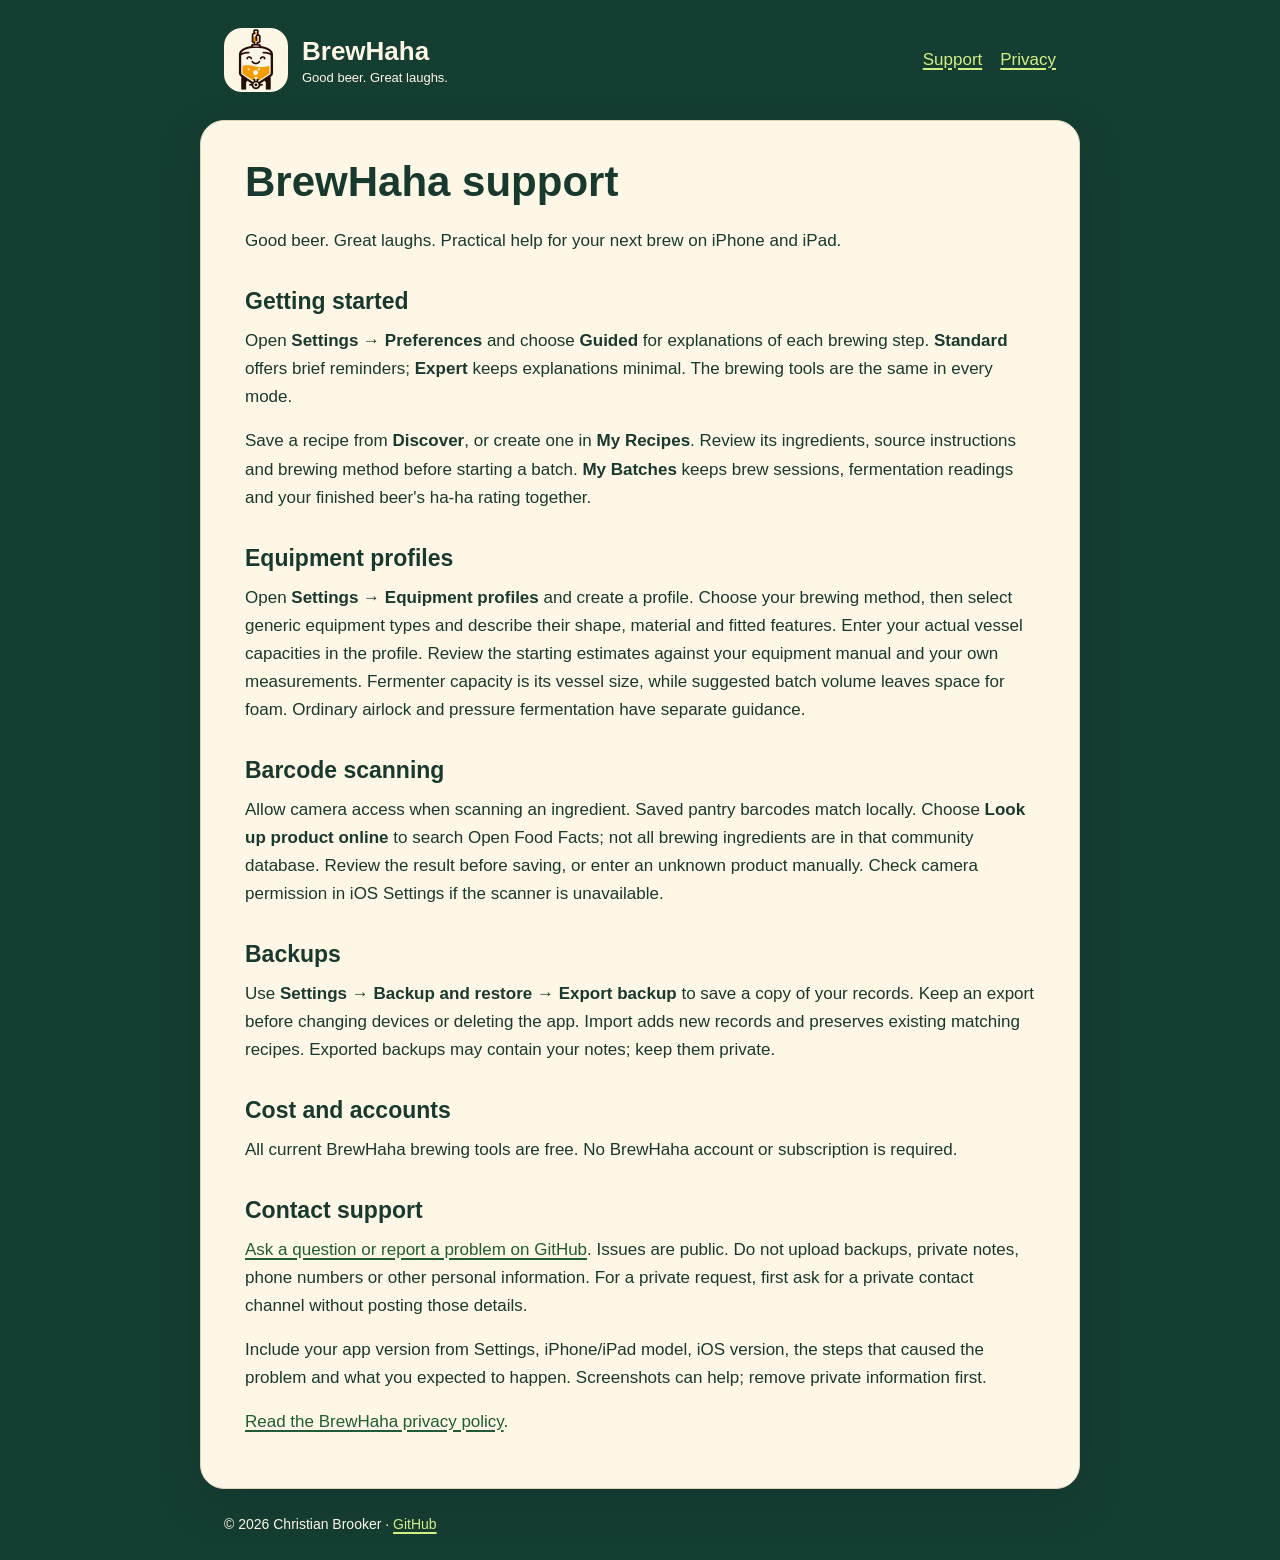
==== index.html @ af50bd2f "Describe generic equipment setup and user-entered capacities" ====
<!doctype html>
<html lang="en"><head><meta charset="utf-8"><meta name="viewport" content="width=device-width, initial-scale=1"><title>Support · BrewHaha</title><meta name="description" content="Support for BrewHaha, the free homebrewing companion for iPhone and iPad."><link rel="stylesheet" href="assets/site.css"></head>
<body><a class="skip" href="#main">Skip to content</a><header><a class="brand" href="./"><img src="assets/logo.png" alt="" width="64" height="64"><span>BrewHaha<small>Good beer. Great laughs.</small></span></a><nav aria-label="Main"><a href="./">Support</a><a href="privacy/">Privacy</a></nav></header><main id="main"><h1>BrewHaha support</h1>
<p>Good beer. Great laughs. Practical help for your next brew on iPhone and iPad.</p>
<h2>Getting started</h2>
<p>Open <strong>Settings → Preferences</strong> and choose <strong>Guided</strong> for explanations of each brewing step. <strong>Standard</strong> offers brief reminders; <strong>Expert</strong> keeps explanations minimal. The brewing tools are the same in every mode.</p>
<p>Save a recipe from <strong>Discover</strong>, or create one in <strong>My Recipes</strong>. Review its ingredients, source instructions and brewing method before starting a batch. <strong>My Batches</strong> keeps brew sessions, fermentation readings and your finished beer&#x27;s ha-ha rating together.</p>
<h2>Equipment profiles</h2>
<p>Open <strong>Settings → Equipment profiles</strong> and create a profile. Choose your brewing method, then select generic equipment types and describe their shape, material and fitted features. Enter your actual vessel capacities in the profile. Review the starting estimates against your equipment manual and your own measurements. Fermenter capacity is its vessel size, while suggested batch volume leaves space for foam. Ordinary airlock and pressure fermentation have separate guidance.</p>
<h2>Barcode scanning</h2>
<p>Allow camera access when scanning an ingredient. Saved pantry barcodes match locally. Choose <strong>Look up product online</strong> to search Open Food Facts; not all brewing ingredients are in that community database. Review the result before saving, or enter an unknown product manually. Check camera permission in iOS Settings if the scanner is unavailable.</p>
<h2>Backups</h2>
<p>Use <strong>Settings → Backup and restore → Export backup</strong> to save a copy of your records. Keep an export before changing devices or deleting the app. Import adds new records and preserves existing matching recipes. Exported backups may contain your notes; keep them private.</p>
<h2>Cost and accounts</h2>
<p>All current BrewHaha brewing tools are free. No BrewHaha account or subscription is required.</p>
<h2>Contact support</h2>
<p><a href="https://github.com/JediBrooker/BrewHaha/issues/new/choose">Ask a question or report a problem on GitHub</a>. Issues are public. Do not upload backups, private notes, phone numbers or other personal information. For a private request, first ask for a private contact channel without posting those details.</p>
<p>Include your app version from Settings, iPhone/iPad model, iOS version, the steps that caused the problem and what you expected to happen. Screenshots can help; remove private information first.</p>
<p><a href="privacy/">Read the BrewHaha privacy policy</a>.</p></main><footer>© 2026 Christian Brooker · <a href="https://github.com/JediBrooker/BrewHaha">GitHub</a></footer></body></html>
---- assets/site.css ----
*{box-sizing:border-box}html{color-scheme:light}body{margin:0;background:#153e32;color:#18392e;font:17px/1.65 -apple-system,BlinkMacSystemFont,"Segoe UI",sans-serif}header,main,footer{max-width:880px;margin:auto}header{display:flex;align-items:center;justify-content:space-between;gap:24px;padding:28px 24px;color:#fff7e6}.brand{display:flex;align-items:center;gap:14px;color:inherit;text-decoration:none;font-size:26px;font-weight:800}.brand img{border-radius:18px;background:#fff7e6;object-fit:contain}.brand small{display:block;font-size:13px;font-weight:500}.brand span{line-height:1.35}nav{display:flex;gap:18px}nav a,footer a{color:#d5ed87}main{background:#fff7e6;border:1px solid #e0d4b7;border-radius:24px;padding:36px 44px;box-shadow:0 15px 45px #071d242b}h1{font-size:clamp(30px,5vw,42px);line-height:1.2;margin:0 0 20px}h2{font-size:23px;line-height:1.3;margin:32px 0 10px}p{margin:0 0 16px}a{color:#205c39;text-decoration-thickness:1.5px;text-underline-offset:3px}a:hover{color:#416323}a:focus-visible{outline:3px solid #c3dd60;outline-offset:4px}footer{padding:24px;color:#fff7e6;font-size:14px}.skip{position:absolute;left:20px;top:-90px;background:#fff7e6;padding:8px}.skip:focus{top:8px}@media(max-width:600px){header{padding:20px 18px;flex-wrap:wrap;gap:16px}main{border-radius:18px;margin:0 12px;padding:26px 22px}footer{padding:22px}.brand{font-size:24px}nav{font-size:16px}}
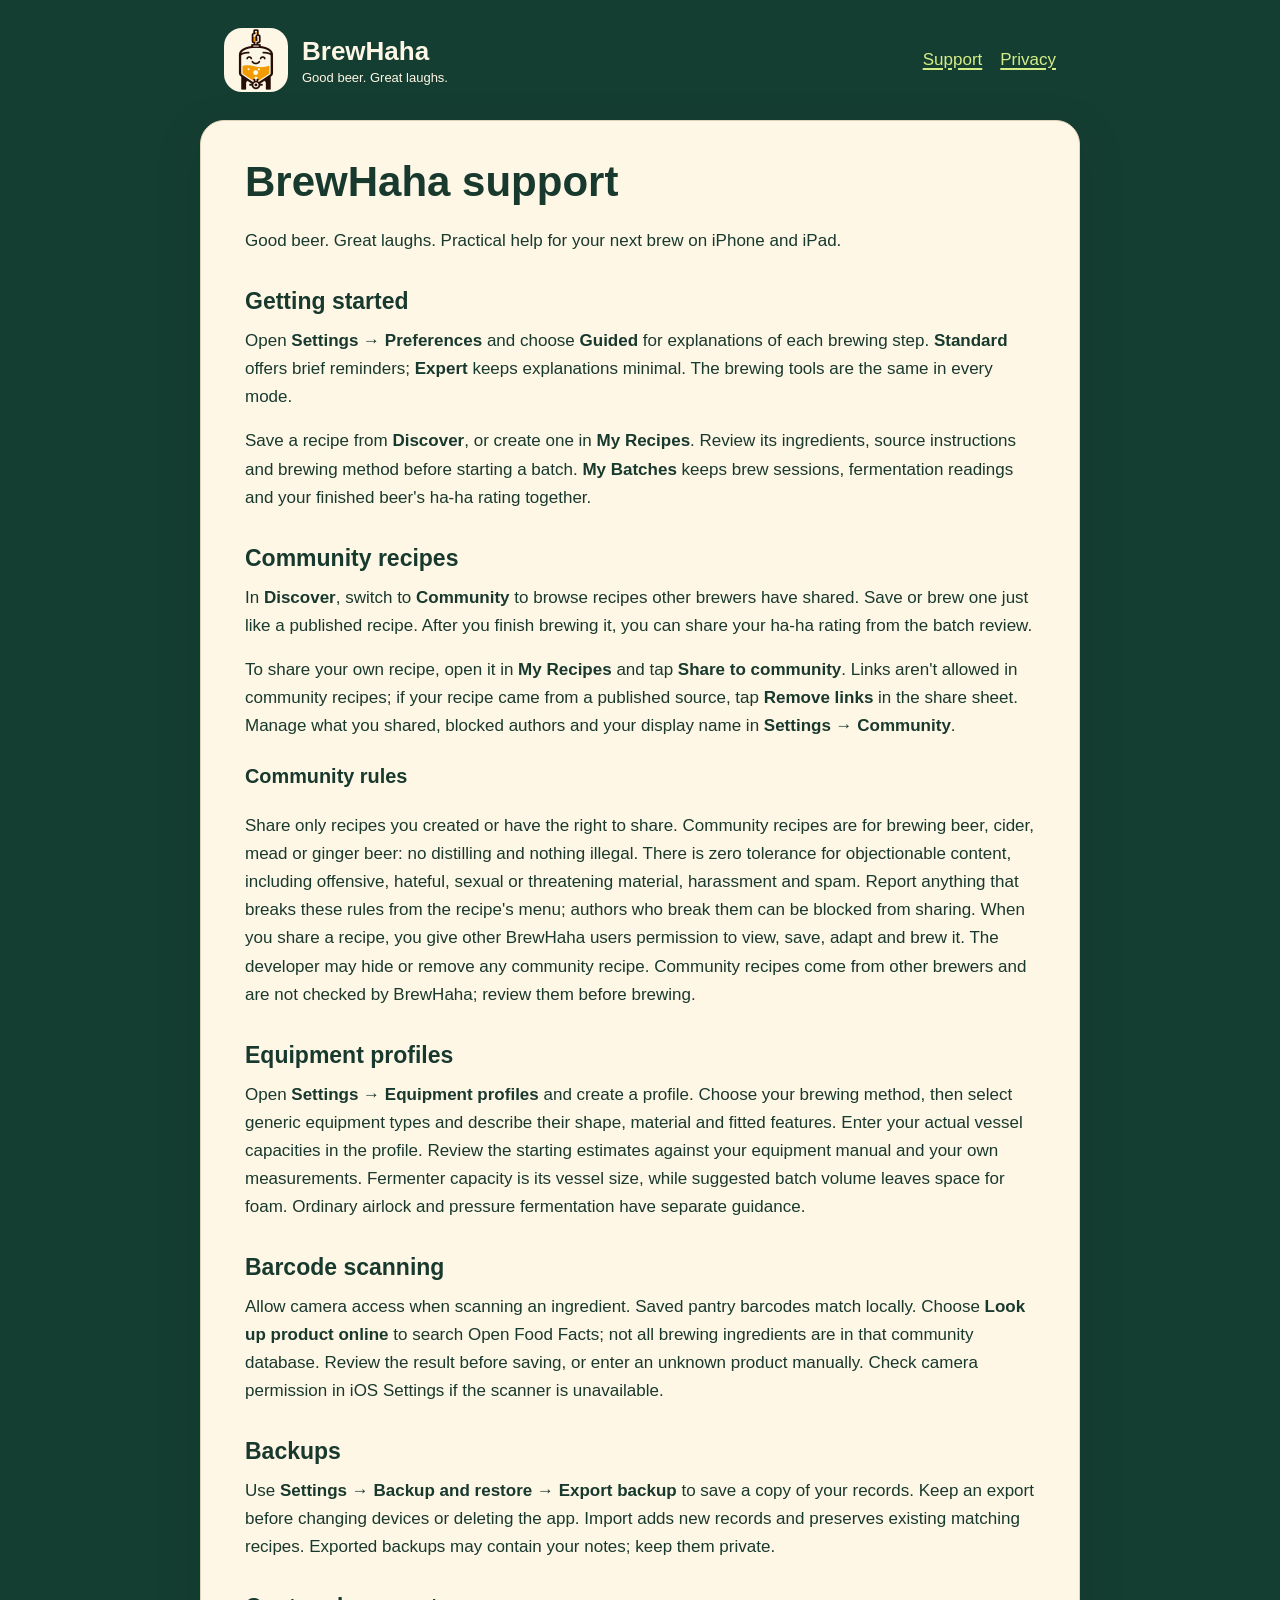
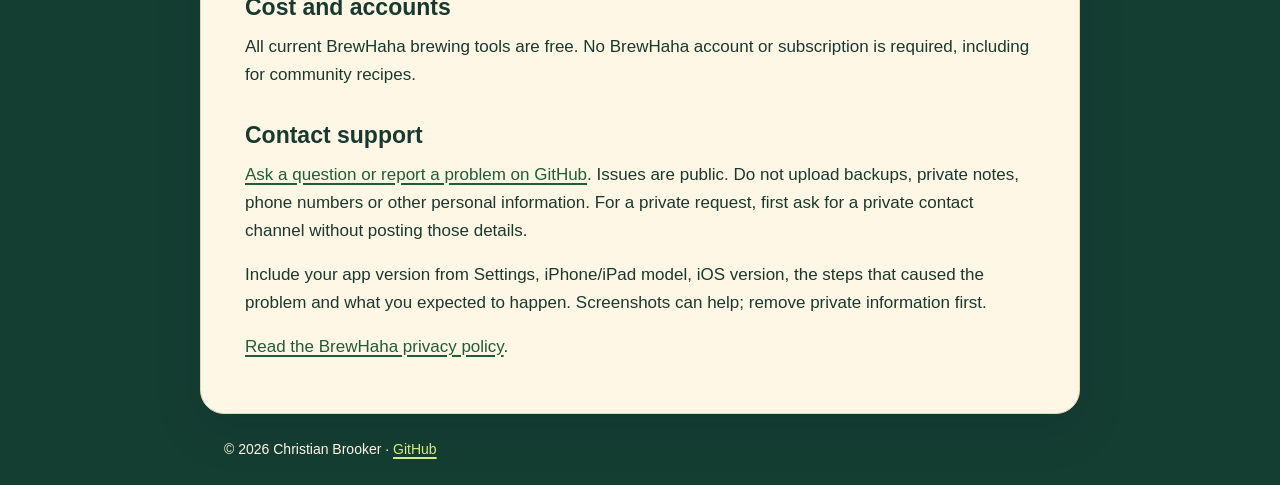
==== commit 1f0a5ce1: "Describe community recipes in the privacy policy and support page What is public, what the server ke" ====
--- a/index.html
+++ b/index.html
@@ -5,6 +5,11 @@
 <h2>Getting started</h2>
 <p>Open <strong>Settings → Preferences</strong> and choose <strong>Guided</strong> for explanations of each brewing step. <strong>Standard</strong> offers brief reminders; <strong>Expert</strong> keeps explanations minimal. The brewing tools are the same in every mode.</p>
 <p>Save a recipe from <strong>Discover</strong>, or create one in <strong>My Recipes</strong>. Review its ingredients, source instructions and brewing method before starting a batch. <strong>My Batches</strong> keeps brew sessions, fermentation readings and your finished beer&#x27;s ha-ha rating together.</p>
+<h2>Community recipes</h2>
+<p>In <strong>Discover</strong>, switch to <strong>Community</strong> to browse recipes other brewers have shared. Save or brew one just like a published recipe. After you finish brewing it, you can share your ha-ha rating from the batch review.</p>
+<p>To share your own recipe, open it in <strong>My Recipes</strong> and tap <strong>Share to community</strong>. Links aren&#x27;t allowed in community recipes; if your recipe came from a published source, tap <strong>Remove links</strong> in the share sheet. Manage what you shared, blocked authors and your display name in <strong>Settings → Community</strong>.</p>
+<h3>Community rules</h3>
+<p>Share only recipes you created or have the right to share. Community recipes are for brewing beer, cider, mead or ginger beer: no distilling and nothing illegal. There is zero tolerance for objectionable content, including offensive, hateful, sexual or threatening material, harassment and spam. Report anything that breaks these rules from the recipe&#x27;s menu; authors who break them can be blocked from sharing. When you share a recipe, you give other BrewHaha users permission to view, save, adapt and brew it. The developer may hide or remove any community recipe. Community recipes come from other brewers and are not checked by BrewHaha; review them before brewing.</p>
 <h2>Equipment profiles</h2>
 <p>Open <strong>Settings → Equipment profiles</strong> and create a profile. Choose your brewing method, then select generic equipment types and describe their shape, material and fitted features. Enter your actual vessel capacities in the profile. Review the starting estimates against your equipment manual and your own measurements. Fermenter capacity is its vessel size, while suggested batch volume leaves space for foam. Ordinary airlock and pressure fermentation have separate guidance.</p>
 <h2>Barcode scanning</h2>
@@ -12,7 +17,7 @@
 <h2>Backups</h2>
 <p>Use <strong>Settings → Backup and restore → Export backup</strong> to save a copy of your records. Keep an export before changing devices or deleting the app. Import adds new records and preserves existing matching recipes. Exported backups may contain your notes; keep them private.</p>
 <h2>Cost and accounts</h2>
-<p>All current BrewHaha brewing tools are free. No BrewHaha account or subscription is required.</p>
+<p>All current BrewHaha brewing tools are free. No BrewHaha account or subscription is required, including for community recipes.</p>
 <h2>Contact support</h2>
 <p><a href="https://github.com/JediBrooker/BrewHaha/issues/new/choose">Ask a question or report a problem on GitHub</a>. Issues are public. Do not upload backups, private notes, phone numbers or other personal information. For a private request, first ask for a private contact channel without posting those details.</p>
 <p>Include your app version from Settings, iPhone/iPad model, iOS version, the steps that caused the problem and what you expected to happen. Screenshots can help; remove private information first.</p>
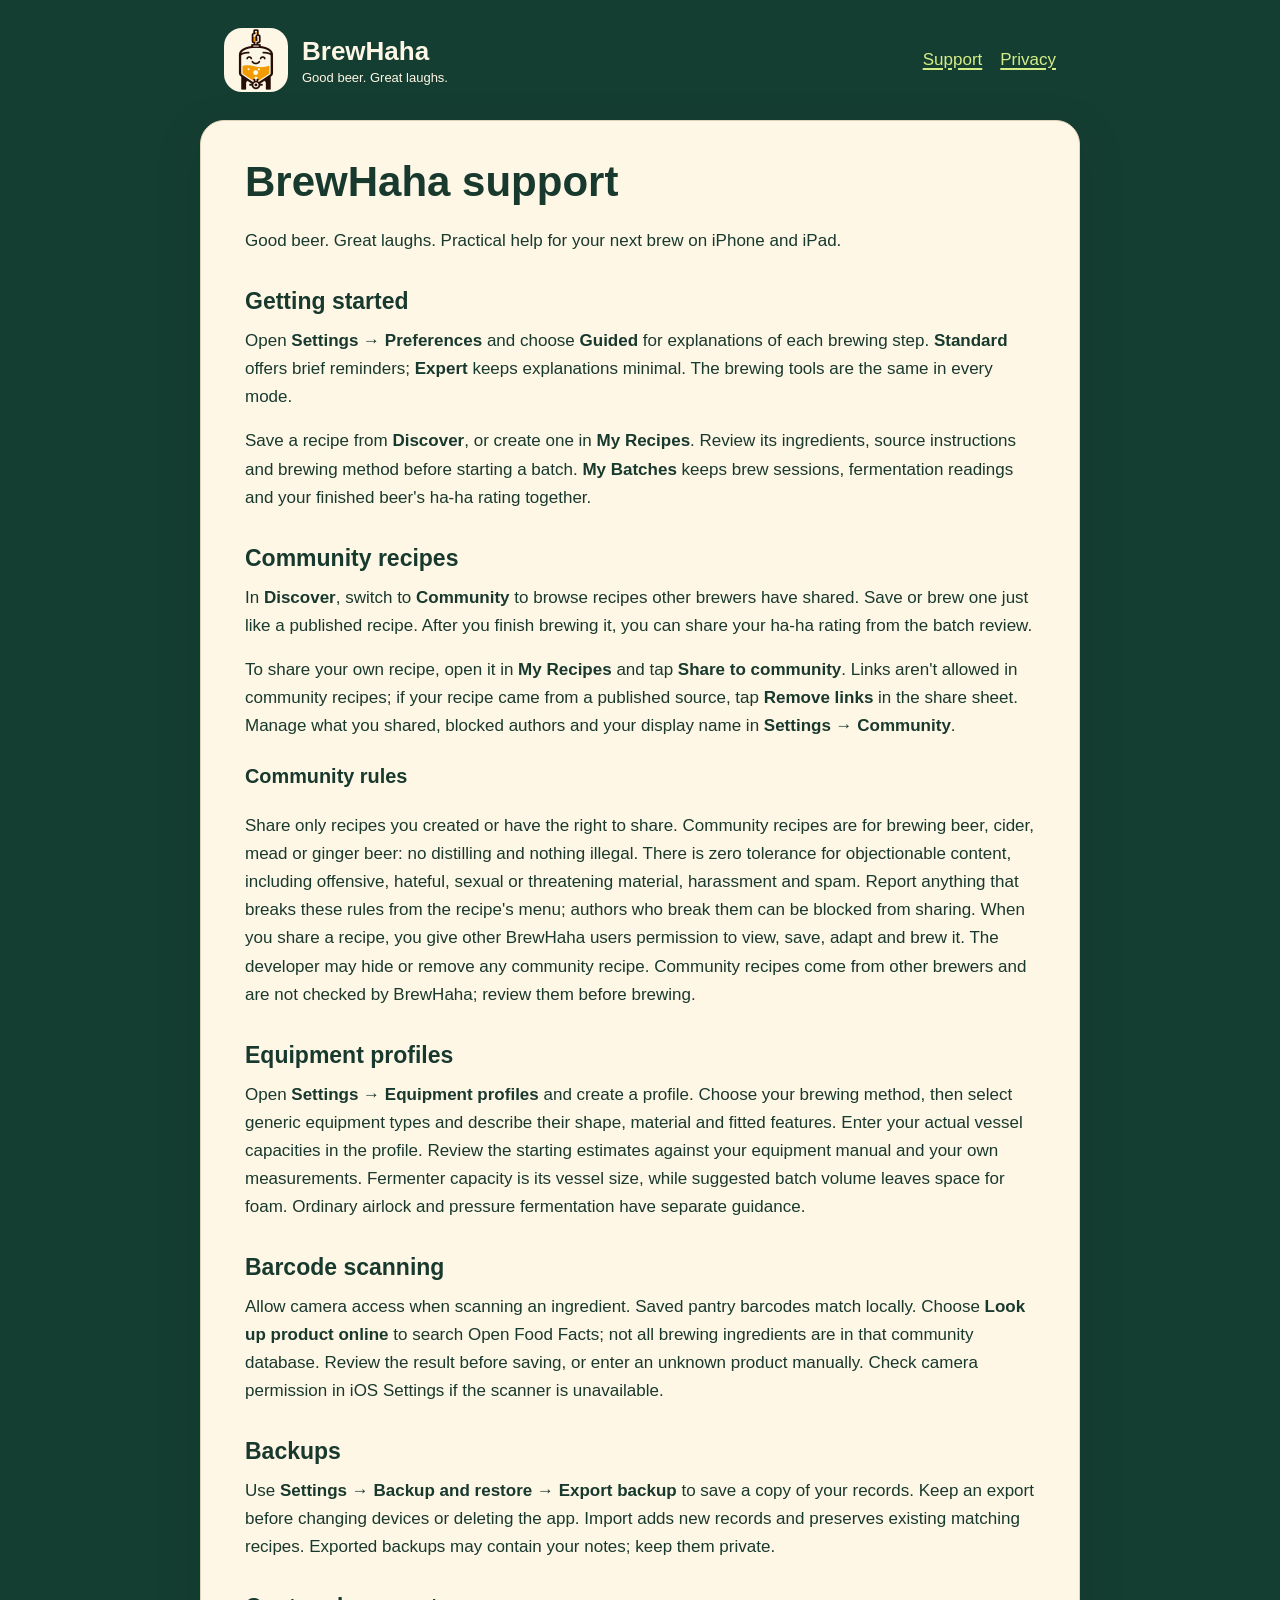
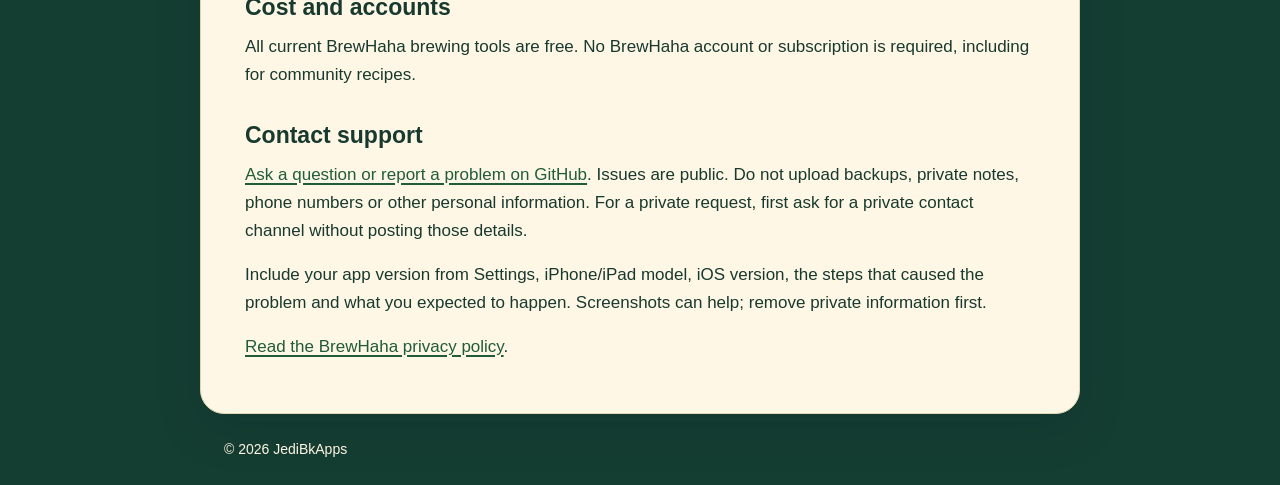
==== commit 4a9a8579: "Credit JediBkApps in the footer and drop the GitHub link Co-Authored-By: WOZCODE <contact@withwoz.co" ====
--- a/index.html
+++ b/index.html
@@ -21,4 +21,4 @@
 <h2>Contact support</h2>
 <p><a href="https://github.com/JediBrooker/BrewHaha/issues/new/choose">Ask a question or report a problem on GitHub</a>. Issues are public. Do not upload backups, private notes, phone numbers or other personal information. For a private request, first ask for a private contact channel without posting those details.</p>
 <p>Include your app version from Settings, iPhone/iPad model, iOS version, the steps that caused the problem and what you expected to happen. Screenshots can help; remove private information first.</p>
-<p><a href="privacy/">Read the BrewHaha privacy policy</a>.</p></main><footer>© 2026 Christian Brooker · <a href="https://github.com/JediBrooker/BrewHaha">GitHub</a></footer></body></html>+<p><a href="privacy/">Read the BrewHaha privacy policy</a>.</p></main><footer>© 2026 JediBkApps</footer></body></html>
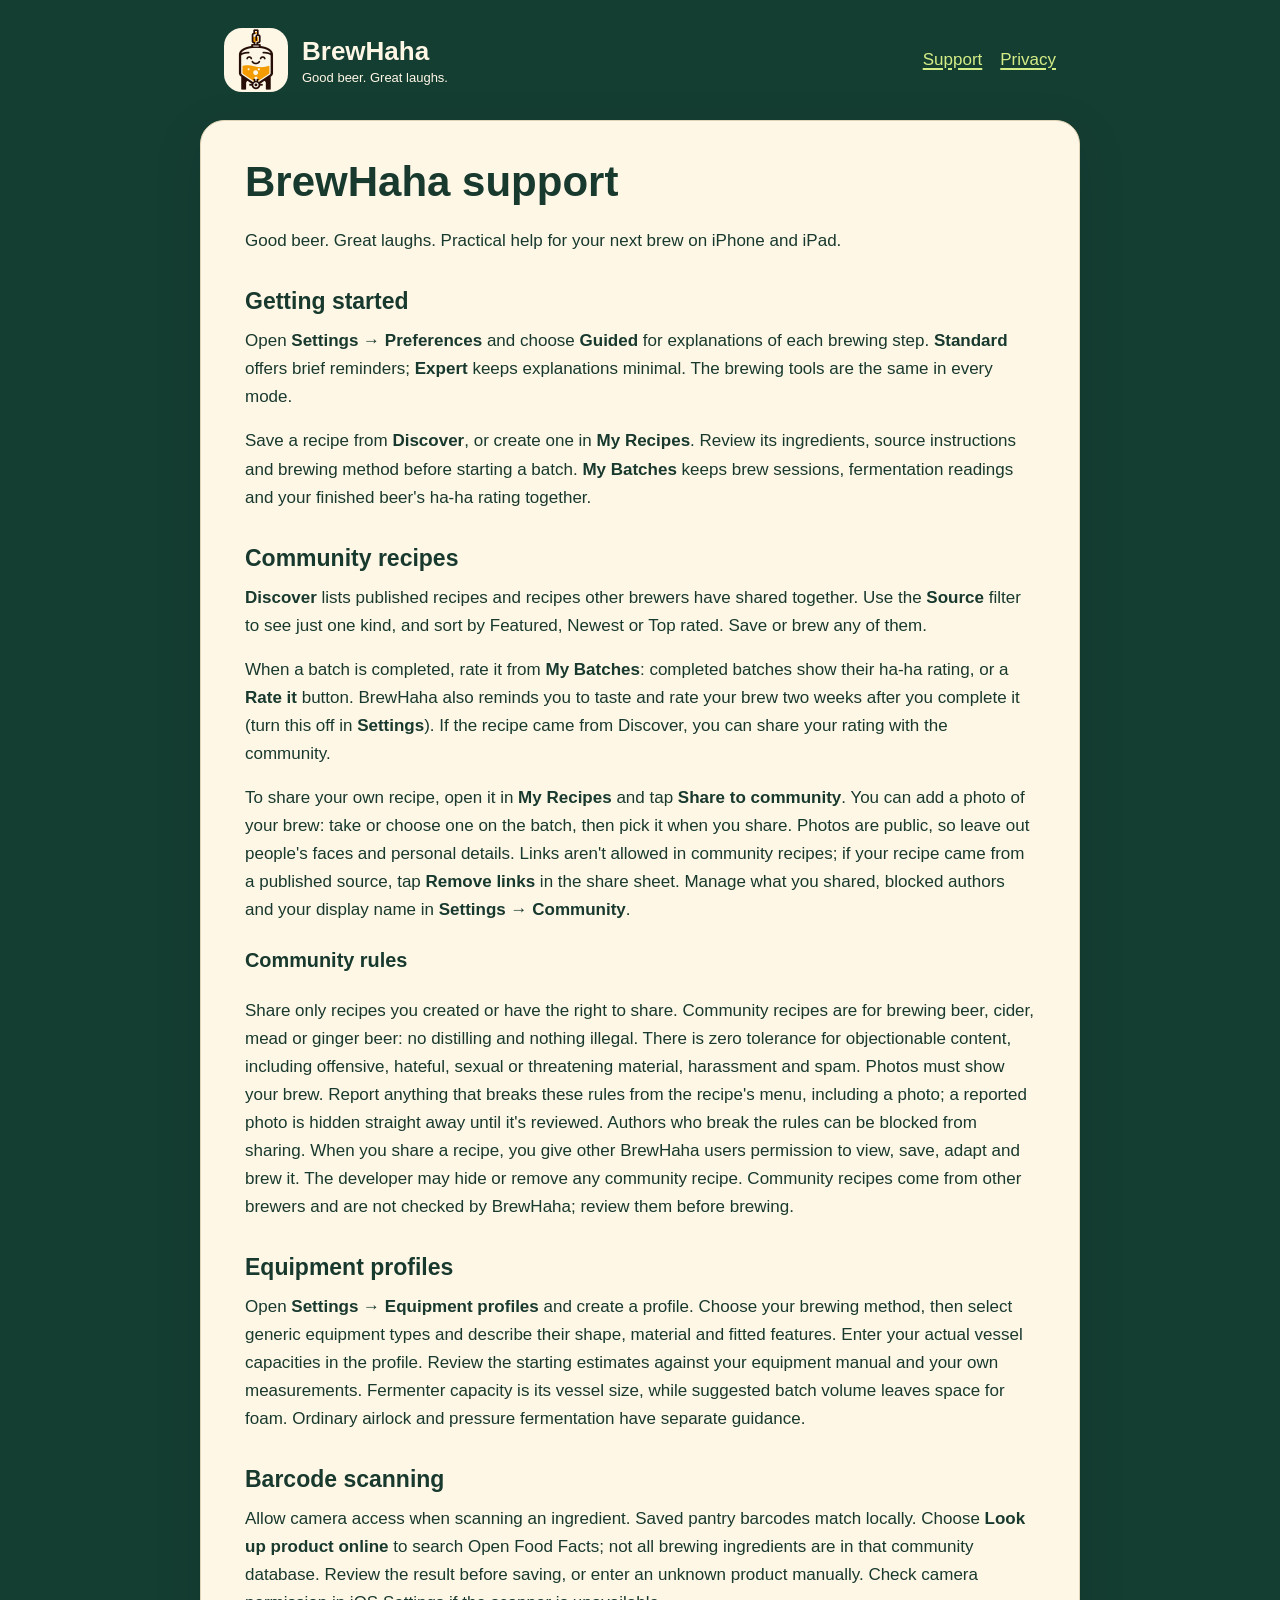
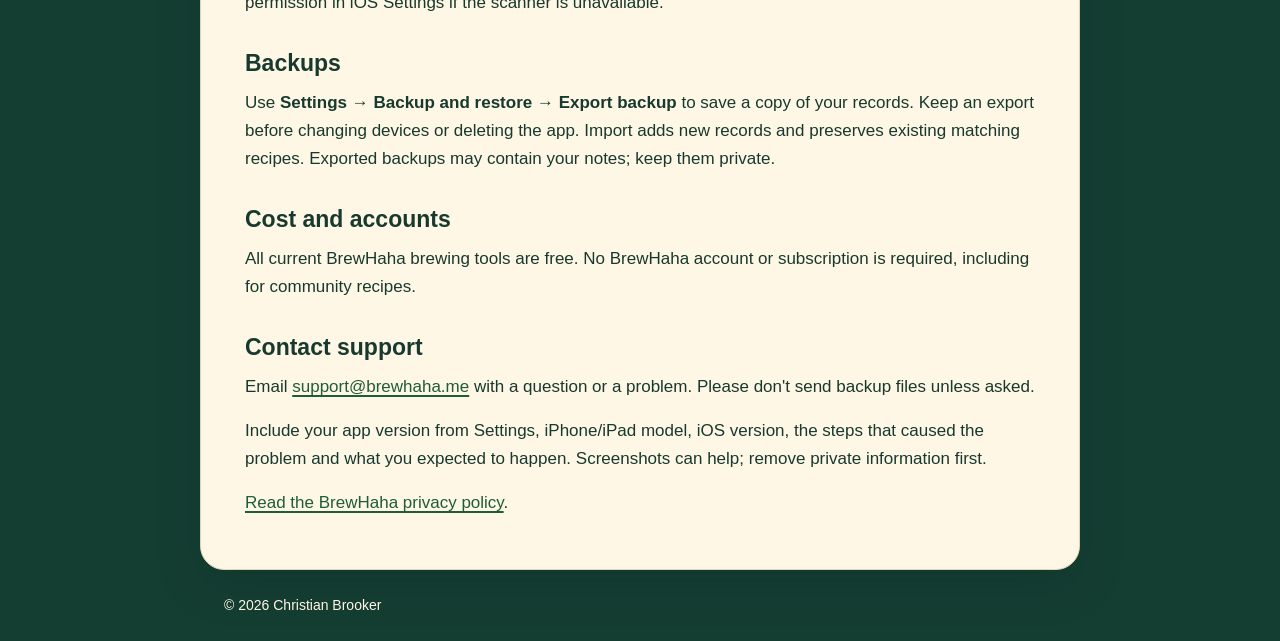
==== commit f6f2a864: "Support email support@brewhaha.me; describe photos, one Discover list and rating from My Batches Co-" ====
--- a/index.html
+++ b/index.html
@@ -6,10 +6,11 @@
 <p>Open <strong>Settings → Preferences</strong> and choose <strong>Guided</strong> for explanations of each brewing step. <strong>Standard</strong> offers brief reminders; <strong>Expert</strong> keeps explanations minimal. The brewing tools are the same in every mode.</p>
 <p>Save a recipe from <strong>Discover</strong>, or create one in <strong>My Recipes</strong>. Review its ingredients, source instructions and brewing method before starting a batch. <strong>My Batches</strong> keeps brew sessions, fermentation readings and your finished beer&#x27;s ha-ha rating together.</p>
 <h2>Community recipes</h2>
-<p>In <strong>Discover</strong>, switch to <strong>Community</strong> to browse recipes other brewers have shared. Save or brew one just like a published recipe. After you finish brewing it, you can share your ha-ha rating from the batch review.</p>
-<p>To share your own recipe, open it in <strong>My Recipes</strong> and tap <strong>Share to community</strong>. Links aren&#x27;t allowed in community recipes; if your recipe came from a published source, tap <strong>Remove links</strong> in the share sheet. Manage what you shared, blocked authors and your display name in <strong>Settings → Community</strong>.</p>
+<p><strong>Discover</strong> lists published recipes and recipes other brewers have shared together. Use the <strong>Source</strong> filter to see just one kind, and sort by Featured, Newest or Top rated. Save or brew any of them.</p>
+<p>When a batch is completed, rate it from <strong>My Batches</strong>: completed batches show their ha-ha rating, or a <strong>Rate it</strong> button. BrewHaha also reminds you to taste and rate your brew two weeks after you complete it (turn this off in <strong>Settings</strong>). If the recipe came from Discover, you can share your rating with the community.</p>
+<p>To share your own recipe, open it in <strong>My Recipes</strong> and tap <strong>Share to community</strong>. You can add a photo of your brew: take or choose one on the batch, then pick it when you share. Photos are public, so leave out people&#x27;s faces and personal details. Links aren&#x27;t allowed in community recipes; if your recipe came from a published source, tap <strong>Remove links</strong> in the share sheet. Manage what you shared, blocked authors and your display name in <strong>Settings → Community</strong>.</p>
 <h3>Community rules</h3>
-<p>Share only recipes you created or have the right to share. Community recipes are for brewing beer, cider, mead or ginger beer: no distilling and nothing illegal. There is zero tolerance for objectionable content, including offensive, hateful, sexual or threatening material, harassment and spam. Report anything that breaks these rules from the recipe&#x27;s menu; authors who break them can be blocked from sharing. When you share a recipe, you give other BrewHaha users permission to view, save, adapt and brew it. The developer may hide or remove any community recipe. Community recipes come from other brewers and are not checked by BrewHaha; review them before brewing.</p>
+<p>Share only recipes you created or have the right to share. Community recipes are for brewing beer, cider, mead or ginger beer: no distilling and nothing illegal. There is zero tolerance for objectionable content, including offensive, hateful, sexual or threatening material, harassment and spam. Photos must show your brew. Report anything that breaks these rules from the recipe&#x27;s menu, including a photo; a reported photo is hidden straight away until it&#x27;s reviewed. Authors who break the rules can be blocked from sharing. When you share a recipe, you give other BrewHaha users permission to view, save, adapt and brew it. The developer may hide or remove any community recipe. Community recipes come from other brewers and are not checked by BrewHaha; review them before brewing.</p>
 <h2>Equipment profiles</h2>
 <p>Open <strong>Settings → Equipment profiles</strong> and create a profile. Choose your brewing method, then select generic equipment types and describe their shape, material and fitted features. Enter your actual vessel capacities in the profile. Review the starting estimates against your equipment manual and your own measurements. Fermenter capacity is its vessel size, while suggested batch volume leaves space for foam. Ordinary airlock and pressure fermentation have separate guidance.</p>
 <h2>Barcode scanning</h2>
@@ -19,6 +20,6 @@
 <h2>Cost and accounts</h2>
 <p>All current BrewHaha brewing tools are free. No BrewHaha account or subscription is required, including for community recipes.</p>
 <h2>Contact support</h2>
-<p><a href="https://github.com/JediBrooker/BrewHaha/issues/new/choose">Ask a question or report a problem on GitHub</a>. Issues are public. Do not upload backups, private notes, phone numbers or other personal information. For a private request, first ask for a private contact channel without posting those details.</p>
+<p>Email <a href="mailto:support@brewhaha.me">support@brewhaha.me</a> with a question or a problem. Please don&#x27;t send backup files unless asked.</p>
 <p>Include your app version from Settings, iPhone/iPad model, iOS version, the steps that caused the problem and what you expected to happen. Screenshots can help; remove private information first.</p>
-<p><a href="privacy/">Read the BrewHaha privacy policy</a>.</p></main><footer>© 2026 JediBkApps</footer></body></html>+<p><a href="privacy/">Read the BrewHaha privacy policy</a>.</p></main><footer>© 2026 Christian Brooker</footer></body></html>
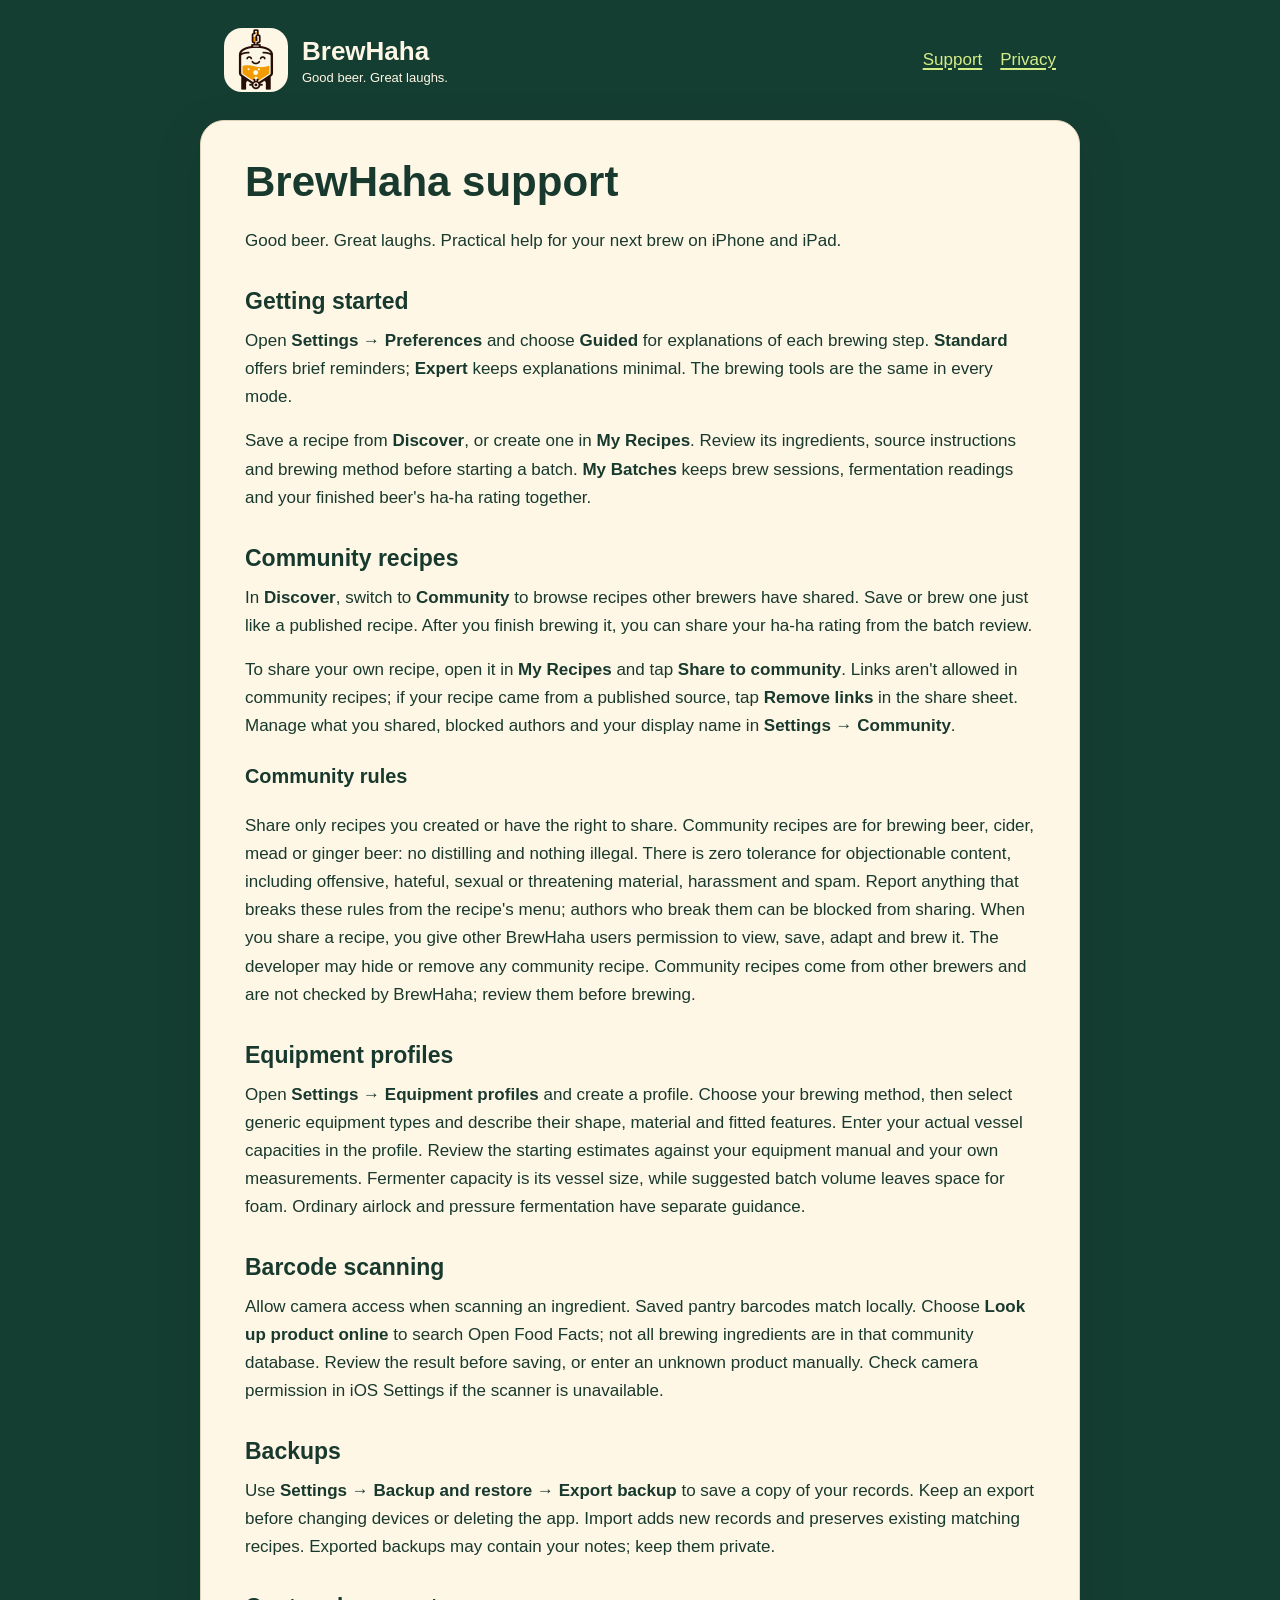
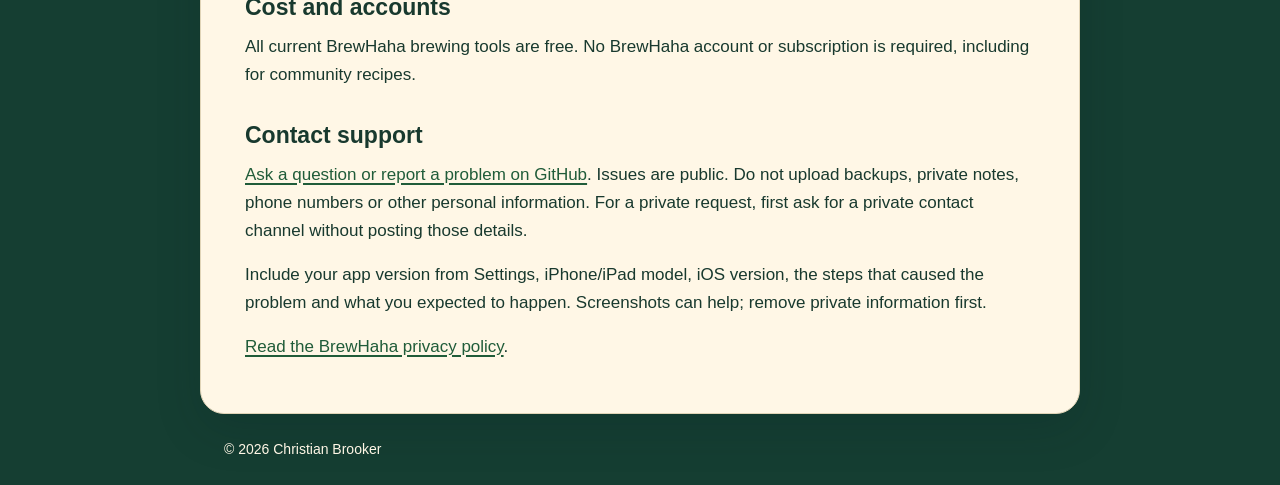
==== commit 7cf155bc: "Credit Christian Brooker in the footer Co-Authored-By: WOZCODE <contact@withwoz.com>" ====
--- a/index.html
+++ b/index.html
@@ -6,11 +6,10 @@
 <p>Open <strong>Settings → Preferences</strong> and choose <strong>Guided</strong> for explanations of each brewing step. <strong>Standard</strong> offers brief reminders; <strong>Expert</strong> keeps explanations minimal. The brewing tools are the same in every mode.</p>
 <p>Save a recipe from <strong>Discover</strong>, or create one in <strong>My Recipes</strong>. Review its ingredients, source instructions and brewing method before starting a batch. <strong>My Batches</strong> keeps brew sessions, fermentation readings and your finished beer&#x27;s ha-ha rating together.</p>
 <h2>Community recipes</h2>
-<p><strong>Discover</strong> lists published recipes and recipes other brewers have shared together. Use the <strong>Source</strong> filter to see just one kind, and sort by Featured, Newest or Top rated. Save or brew any of them.</p>
-<p>When a batch is completed, rate it from <strong>My Batches</strong>: completed batches show their ha-ha rating, or a <strong>Rate it</strong> button. BrewHaha also reminds you to taste and rate your brew two weeks after you complete it (turn this off in <strong>Settings</strong>). If the recipe came from Discover, you can share your rating with the community.</p>
-<p>To share your own recipe, open it in <strong>My Recipes</strong> and tap <strong>Share to community</strong>. You can add a photo of your brew: take or choose one on the batch, then pick it when you share. Photos are public, so leave out people&#x27;s faces and personal details. Links aren&#x27;t allowed in community recipes; if your recipe came from a published source, tap <strong>Remove links</strong> in the share sheet. Manage what you shared, blocked authors and your display name in <strong>Settings → Community</strong>.</p>
+<p>In <strong>Discover</strong>, switch to <strong>Community</strong> to browse recipes other brewers have shared. Save or brew one just like a published recipe. After you finish brewing it, you can share your ha-ha rating from the batch review.</p>
+<p>To share your own recipe, open it in <strong>My Recipes</strong> and tap <strong>Share to community</strong>. Links aren&#x27;t allowed in community recipes; if your recipe came from a published source, tap <strong>Remove links</strong> in the share sheet. Manage what you shared, blocked authors and your display name in <strong>Settings → Community</strong>.</p>
 <h3>Community rules</h3>
-<p>Share only recipes you created or have the right to share. Community recipes are for brewing beer, cider, mead or ginger beer: no distilling and nothing illegal. There is zero tolerance for objectionable content, including offensive, hateful, sexual or threatening material, harassment and spam. Photos must show your brew. Report anything that breaks these rules from the recipe&#x27;s menu, including a photo; a reported photo is hidden straight away until it&#x27;s reviewed. Authors who break the rules can be blocked from sharing. When you share a recipe, you give other BrewHaha users permission to view, save, adapt and brew it. The developer may hide or remove any community recipe. Community recipes come from other brewers and are not checked by BrewHaha; review them before brewing.</p>
+<p>Share only recipes you created or have the right to share. Community recipes are for brewing beer, cider, mead or ginger beer: no distilling and nothing illegal. There is zero tolerance for objectionable content, including offensive, hateful, sexual or threatening material, harassment and spam. Report anything that breaks these rules from the recipe&#x27;s menu; authors who break them can be blocked from sharing. When you share a recipe, you give other BrewHaha users permission to view, save, adapt and brew it. The developer may hide or remove any community recipe. Community recipes come from other brewers and are not checked by BrewHaha; review them before brewing.</p>
 <h2>Equipment profiles</h2>
 <p>Open <strong>Settings → Equipment profiles</strong> and create a profile. Choose your brewing method, then select generic equipment types and describe their shape, material and fitted features. Enter your actual vessel capacities in the profile. Review the starting estimates against your equipment manual and your own measurements. Fermenter capacity is its vessel size, while suggested batch volume leaves space for foam. Ordinary airlock and pressure fermentation have separate guidance.</p>
 <h2>Barcode scanning</h2>
@@ -20,6 +19,6 @@
 <h2>Cost and accounts</h2>
 <p>All current BrewHaha brewing tools are free. No BrewHaha account or subscription is required, including for community recipes.</p>
 <h2>Contact support</h2>
-<p>Email <a href="mailto:support@brewhaha.me">support@brewhaha.me</a> with a question or a problem. Please don&#x27;t send backup files unless asked.</p>
+<p><a href="https://github.com/JediBrooker/BrewHaha/issues/new/choose">Ask a question or report a problem on GitHub</a>. Issues are public. Do not upload backups, private notes, phone numbers or other personal information. For a private request, first ask for a private contact channel without posting those details.</p>
 <p>Include your app version from Settings, iPhone/iPad model, iOS version, the steps that caused the problem and what you expected to happen. Screenshots can help; remove private information first.</p>
 <p><a href="privacy/">Read the BrewHaha privacy policy</a>.</p></main><footer>© 2026 Christian Brooker</footer></body></html>
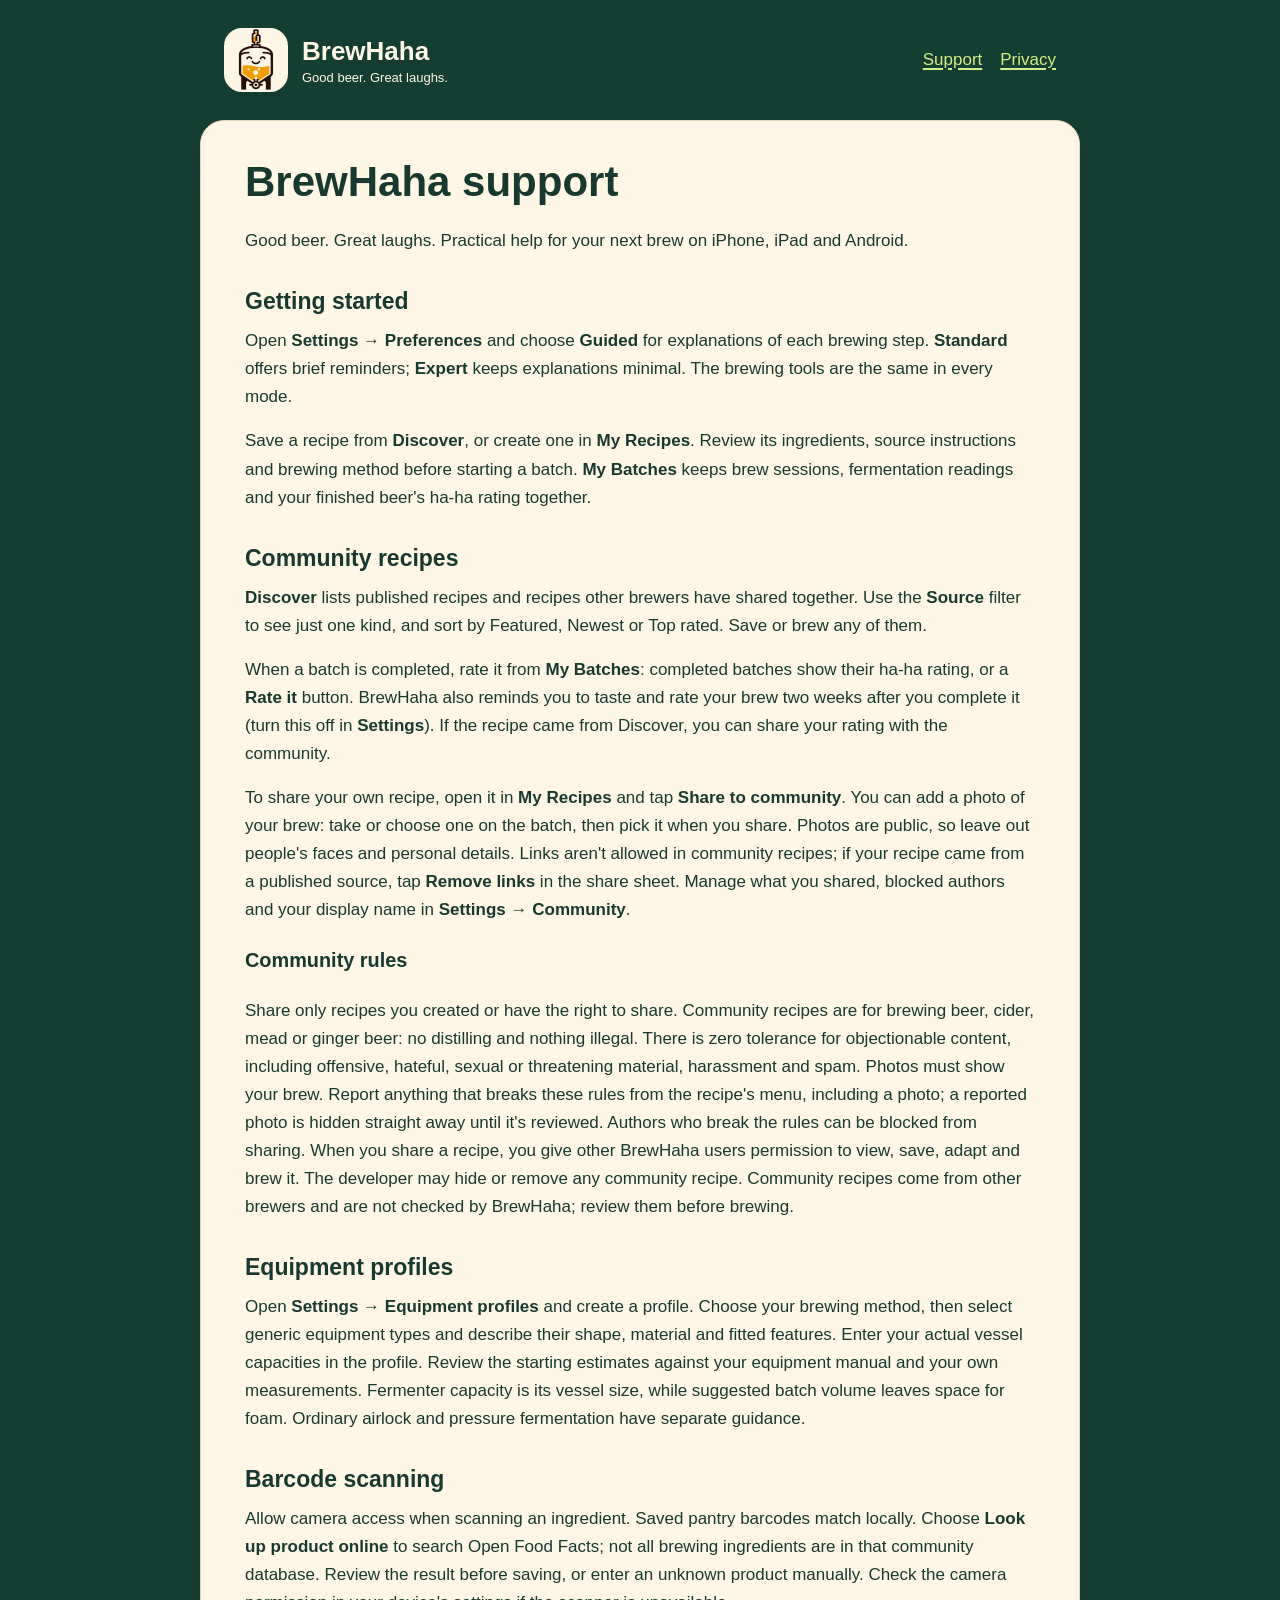
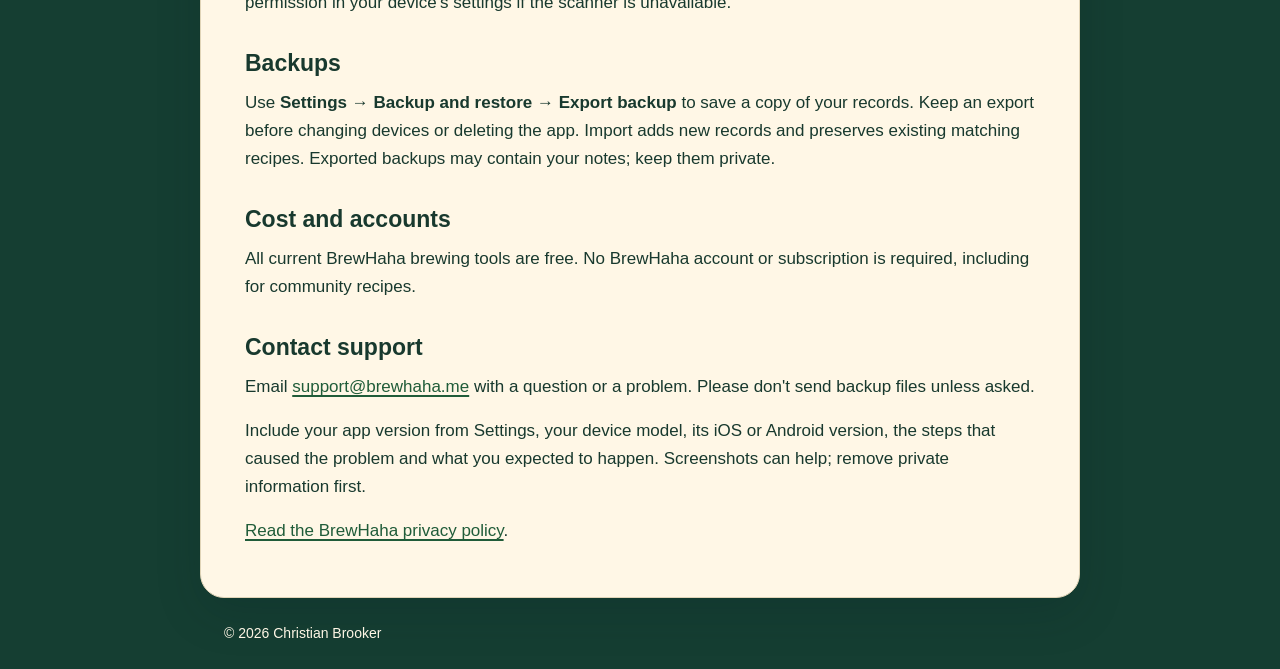
==== commit d1795298: "Cover the Android app in the privacy policy and support page Google device backups, Android's Nearby" ====
--- a/index.html
+++ b/index.html
@@ -1,24 +1,25 @@
 <!doctype html>
-<html lang="en"><head><meta charset="utf-8"><meta name="viewport" content="width=device-width, initial-scale=1"><title>Support · BrewHaha</title><meta name="description" content="Support for BrewHaha, the free homebrewing companion for iPhone and iPad."><link rel="stylesheet" href="assets/site.css"></head>
+<html lang="en"><head><meta charset="utf-8"><meta name="viewport" content="width=device-width, initial-scale=1"><title>Support · BrewHaha</title><meta name="description" content="Support for BrewHaha, the free homebrewing companion for iPhone, iPad and Android."><link rel="stylesheet" href="assets/site.css"></head>
 <body><a class="skip" href="#main">Skip to content</a><header><a class="brand" href="./"><img src="assets/logo.png" alt="" width="64" height="64"><span>BrewHaha<small>Good beer. Great laughs.</small></span></a><nav aria-label="Main"><a href="./">Support</a><a href="privacy/">Privacy</a></nav></header><main id="main"><h1>BrewHaha support</h1>
-<p>Good beer. Great laughs. Practical help for your next brew on iPhone and iPad.</p>
+<p>Good beer. Great laughs. Practical help for your next brew on iPhone, iPad and Android.</p>
 <h2>Getting started</h2>
 <p>Open <strong>Settings → Preferences</strong> and choose <strong>Guided</strong> for explanations of each brewing step. <strong>Standard</strong> offers brief reminders; <strong>Expert</strong> keeps explanations minimal. The brewing tools are the same in every mode.</p>
 <p>Save a recipe from <strong>Discover</strong>, or create one in <strong>My Recipes</strong>. Review its ingredients, source instructions and brewing method before starting a batch. <strong>My Batches</strong> keeps brew sessions, fermentation readings and your finished beer&#x27;s ha-ha rating together.</p>
 <h2>Community recipes</h2>
-<p>In <strong>Discover</strong>, switch to <strong>Community</strong> to browse recipes other brewers have shared. Save or brew one just like a published recipe. After you finish brewing it, you can share your ha-ha rating from the batch review.</p>
-<p>To share your own recipe, open it in <strong>My Recipes</strong> and tap <strong>Share to community</strong>. Links aren&#x27;t allowed in community recipes; if your recipe came from a published source, tap <strong>Remove links</strong> in the share sheet. Manage what you shared, blocked authors and your display name in <strong>Settings → Community</strong>.</p>
+<p><strong>Discover</strong> lists published recipes and recipes other brewers have shared together. Use the <strong>Source</strong> filter to see just one kind, and sort by Featured, Newest or Top rated. Save or brew any of them.</p>
+<p>When a batch is completed, rate it from <strong>My Batches</strong>: completed batches show their ha-ha rating, or a <strong>Rate it</strong> button. BrewHaha also reminds you to taste and rate your brew two weeks after you complete it (turn this off in <strong>Settings</strong>). If the recipe came from Discover, you can share your rating with the community.</p>
+<p>To share your own recipe, open it in <strong>My Recipes</strong> and tap <strong>Share to community</strong>. You can add a photo of your brew: take or choose one on the batch, then pick it when you share. Photos are public, so leave out people&#x27;s faces and personal details. Links aren&#x27;t allowed in community recipes; if your recipe came from a published source, tap <strong>Remove links</strong> in the share sheet. Manage what you shared, blocked authors and your display name in <strong>Settings → Community</strong>.</p>
 <h3>Community rules</h3>
-<p>Share only recipes you created or have the right to share. Community recipes are for brewing beer, cider, mead or ginger beer: no distilling and nothing illegal. There is zero tolerance for objectionable content, including offensive, hateful, sexual or threatening material, harassment and spam. Report anything that breaks these rules from the recipe&#x27;s menu; authors who break them can be blocked from sharing. When you share a recipe, you give other BrewHaha users permission to view, save, adapt and brew it. The developer may hide or remove any community recipe. Community recipes come from other brewers and are not checked by BrewHaha; review them before brewing.</p>
+<p>Share only recipes you created or have the right to share. Community recipes are for brewing beer, cider, mead or ginger beer: no distilling and nothing illegal. There is zero tolerance for objectionable content, including offensive, hateful, sexual or threatening material, harassment and spam. Photos must show your brew. Report anything that breaks these rules from the recipe&#x27;s menu, including a photo; a reported photo is hidden straight away until it&#x27;s reviewed. Authors who break the rules can be blocked from sharing. When you share a recipe, you give other BrewHaha users permission to view, save, adapt and brew it. The developer may hide or remove any community recipe. Community recipes come from other brewers and are not checked by BrewHaha; review them before brewing.</p>
 <h2>Equipment profiles</h2>
 <p>Open <strong>Settings → Equipment profiles</strong> and create a profile. Choose your brewing method, then select generic equipment types and describe their shape, material and fitted features. Enter your actual vessel capacities in the profile. Review the starting estimates against your equipment manual and your own measurements. Fermenter capacity is its vessel size, while suggested batch volume leaves space for foam. Ordinary airlock and pressure fermentation have separate guidance.</p>
 <h2>Barcode scanning</h2>
-<p>Allow camera access when scanning an ingredient. Saved pantry barcodes match locally. Choose <strong>Look up product online</strong> to search Open Food Facts; not all brewing ingredients are in that community database. Review the result before saving, or enter an unknown product manually. Check camera permission in iOS Settings if the scanner is unavailable.</p>
+<p>Allow camera access when scanning an ingredient. Saved pantry barcodes match locally. Choose <strong>Look up product online</strong> to search Open Food Facts; not all brewing ingredients are in that community database. Review the result before saving, or enter an unknown product manually. Check the camera permission in your device&#x27;s settings if the scanner is unavailable.</p>
 <h2>Backups</h2>
 <p>Use <strong>Settings → Backup and restore → Export backup</strong> to save a copy of your records. Keep an export before changing devices or deleting the app. Import adds new records and preserves existing matching recipes. Exported backups may contain your notes; keep them private.</p>
 <h2>Cost and accounts</h2>
 <p>All current BrewHaha brewing tools are free. No BrewHaha account or subscription is required, including for community recipes.</p>
 <h2>Contact support</h2>
-<p><a href="https://github.com/JediBrooker/BrewHaha/issues/new/choose">Ask a question or report a problem on GitHub</a>. Issues are public. Do not upload backups, private notes, phone numbers or other personal information. For a private request, first ask for a private contact channel without posting those details.</p>
-<p>Include your app version from Settings, iPhone/iPad model, iOS version, the steps that caused the problem and what you expected to happen. Screenshots can help; remove private information first.</p>
+<p>Email <a href="mailto:support@brewhaha.me">support@brewhaha.me</a> with a question or a problem. Please don&#x27;t send backup files unless asked.</p>
+<p>Include your app version from Settings, your device model, its iOS or Android version, the steps that caused the problem and what you expected to happen. Screenshots can help; remove private information first.</p>
 <p><a href="privacy/">Read the BrewHaha privacy policy</a>.</p></main><footer>© 2026 Christian Brooker</footer></body></html>
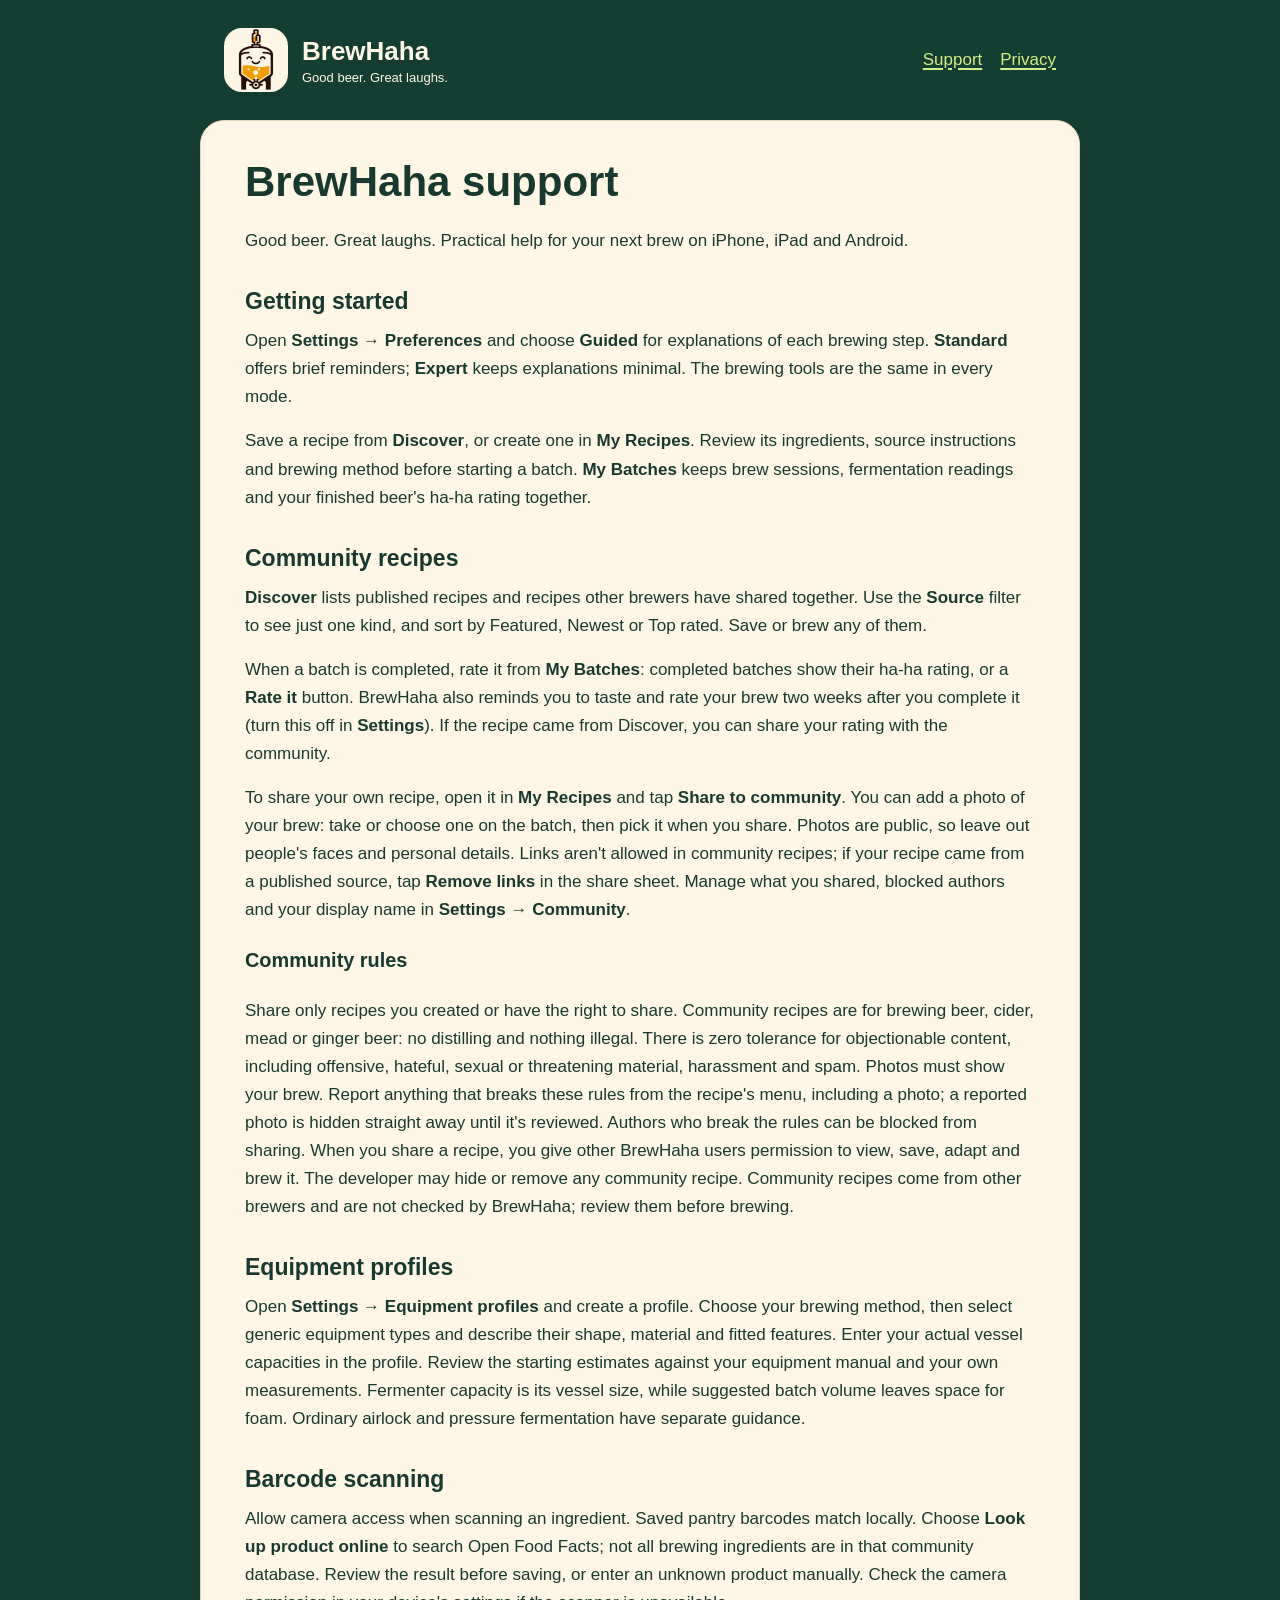
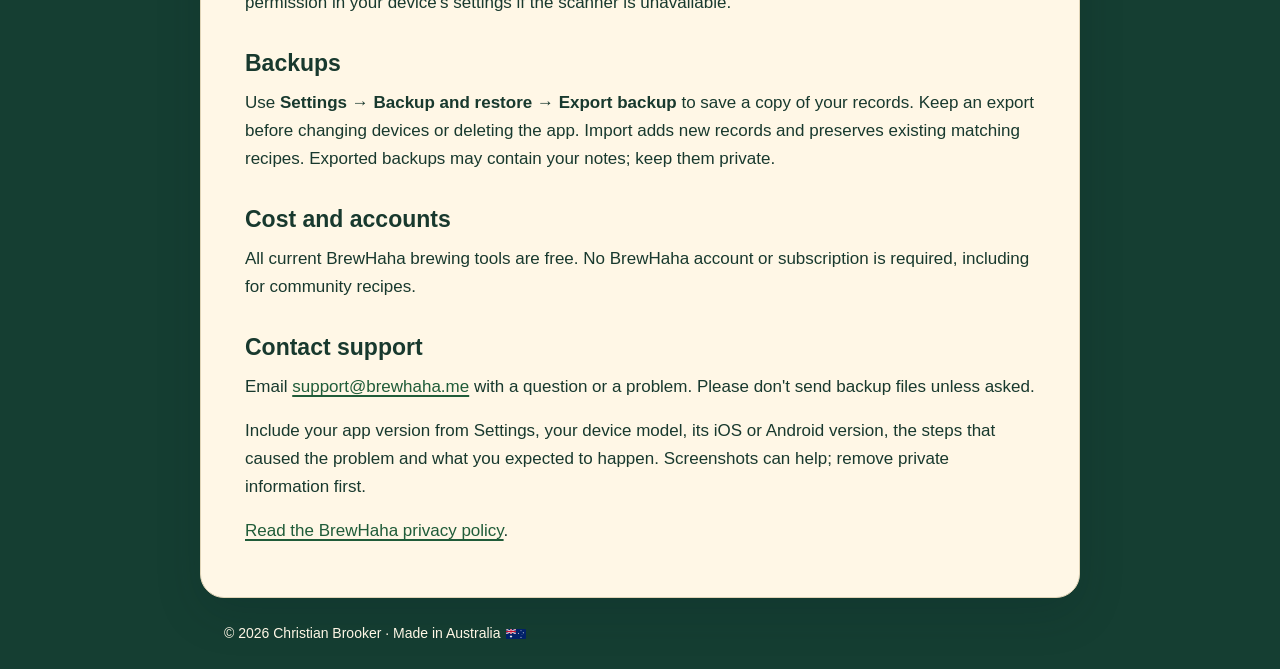
==== commit a15a2358: "Show "Made in Australia" with the flag in the footer Co-Authored-By: WOZCODE <contact@withwoz.com>" ====
--- a/index.html
+++ b/index.html
@@ -22,4 +22,4 @@
 <h2>Contact support</h2>
 <p>Email <a href="mailto:support@brewhaha.me">support@brewhaha.me</a> with a question or a problem. Please don&#x27;t send backup files unless asked.</p>
 <p>Include your app version from Settings, your device model, its iOS or Android version, the steps that caused the problem and what you expected to happen. Screenshots can help; remove private information first.</p>
-<p><a href="privacy/">Read the BrewHaha privacy policy</a>.</p></main><footer>© 2026 Christian Brooker</footer></body></html>+<p><a href="privacy/">Read the BrewHaha privacy policy</a>.</p></main><footer>© 2026 Christian Brooker · Made in Australia <img class="flag" src="assets/flag-au.svg" alt="Australian flag" width="20" height="10"></footer></body></html>
--- a/assets/site.css
+++ b/assets/site.css
@@ -1 +1 @@
-*{box-sizing:border-box}html{color-scheme:light}body{margin:0;background:#153e32;color:#18392e;font:17px/1.65 -apple-system,BlinkMacSystemFont,"Segoe UI",sans-serif}header,main,footer{max-width:880px;margin:auto}header{display:flex;align-items:center;justify-content:space-between;gap:24px;padding:28px 24px;color:#fff7e6}.brand{display:flex;align-items:center;gap:14px;color:inherit;text-decoration:none;font-size:26px;font-weight:800}.brand img{border-radius:18px;background:#fff7e6;object-fit:contain}.brand small{display:block;font-size:13px;font-weight:500}.brand span{line-height:1.35}nav{display:flex;gap:18px}nav a,footer a{color:#d5ed87}main{background:#fff7e6;border:1px solid #e0d4b7;border-radius:24px;padding:36px 44px;box-shadow:0 15px 45px #071d242b}h1{font-size:clamp(30px,5vw,42px);line-height:1.2;margin:0 0 20px}h2{font-size:23px;line-height:1.3;margin:32px 0 10px}p{margin:0 0 16px}a{color:#205c39;text-decoration-thickness:1.5px;text-underline-offset:3px}a:hover{color:#416323}a:focus-visible{outline:3px solid #c3dd60;outline-offset:4px}footer{padding:24px;color:#fff7e6;font-size:14px}.skip{position:absolute;left:20px;top:-90px;background:#fff7e6;padding:8px}.skip:focus{top:8px}@media(max-width:600px){header{padding:20px 18px;flex-wrap:wrap;gap:16px}main{border-radius:18px;margin:0 12px;padding:26px 22px}footer{padding:22px}.brand{font-size:24px}nav{font-size:16px}}+*{box-sizing:border-box}html{color-scheme:light}body{margin:0;background:#153e32;color:#18392e;font:17px/1.65 -apple-system,BlinkMacSystemFont,"Segoe UI",sans-serif}header,main,footer{max-width:880px;margin:auto}header{display:flex;align-items:center;justify-content:space-between;gap:24px;padding:28px 24px;color:#fff7e6}.brand{display:flex;align-items:center;gap:14px;color:inherit;text-decoration:none;font-size:26px;font-weight:800}.brand img{border-radius:18px;background:#fff7e6;object-fit:contain}.brand small{display:block;font-size:13px;font-weight:500}.brand span{line-height:1.35}nav{display:flex;gap:18px}nav a,footer a{color:#d5ed87}main{background:#fff7e6;border:1px solid #e0d4b7;border-radius:24px;padding:36px 44px;box-shadow:0 15px 45px #071d242b}h1{font-size:clamp(30px,5vw,42px);line-height:1.2;margin:0 0 20px}h2{font-size:23px;line-height:1.3;margin:32px 0 10px}p{margin:0 0 16px}a{color:#205c39;text-decoration-thickness:1.5px;text-underline-offset:3px}a:hover{color:#416323}a:focus-visible{outline:3px solid #c3dd60;outline-offset:4px}footer{padding:24px;color:#fff7e6;font-size:14px}footer .flag{vertical-align:-1px;margin-left:2px;border-radius:1px}.skip{position:absolute;left:20px;top:-90px;background:#fff7e6;padding:8px}.skip:focus{top:8px}@media(max-width:600px){header{padding:20px 18px;flex-wrap:wrap;gap:16px}main{border-radius:18px;margin:0 12px;padding:26px 22px}footer{padding:22px}.brand{font-size:24px}nav{font-size:16px}}
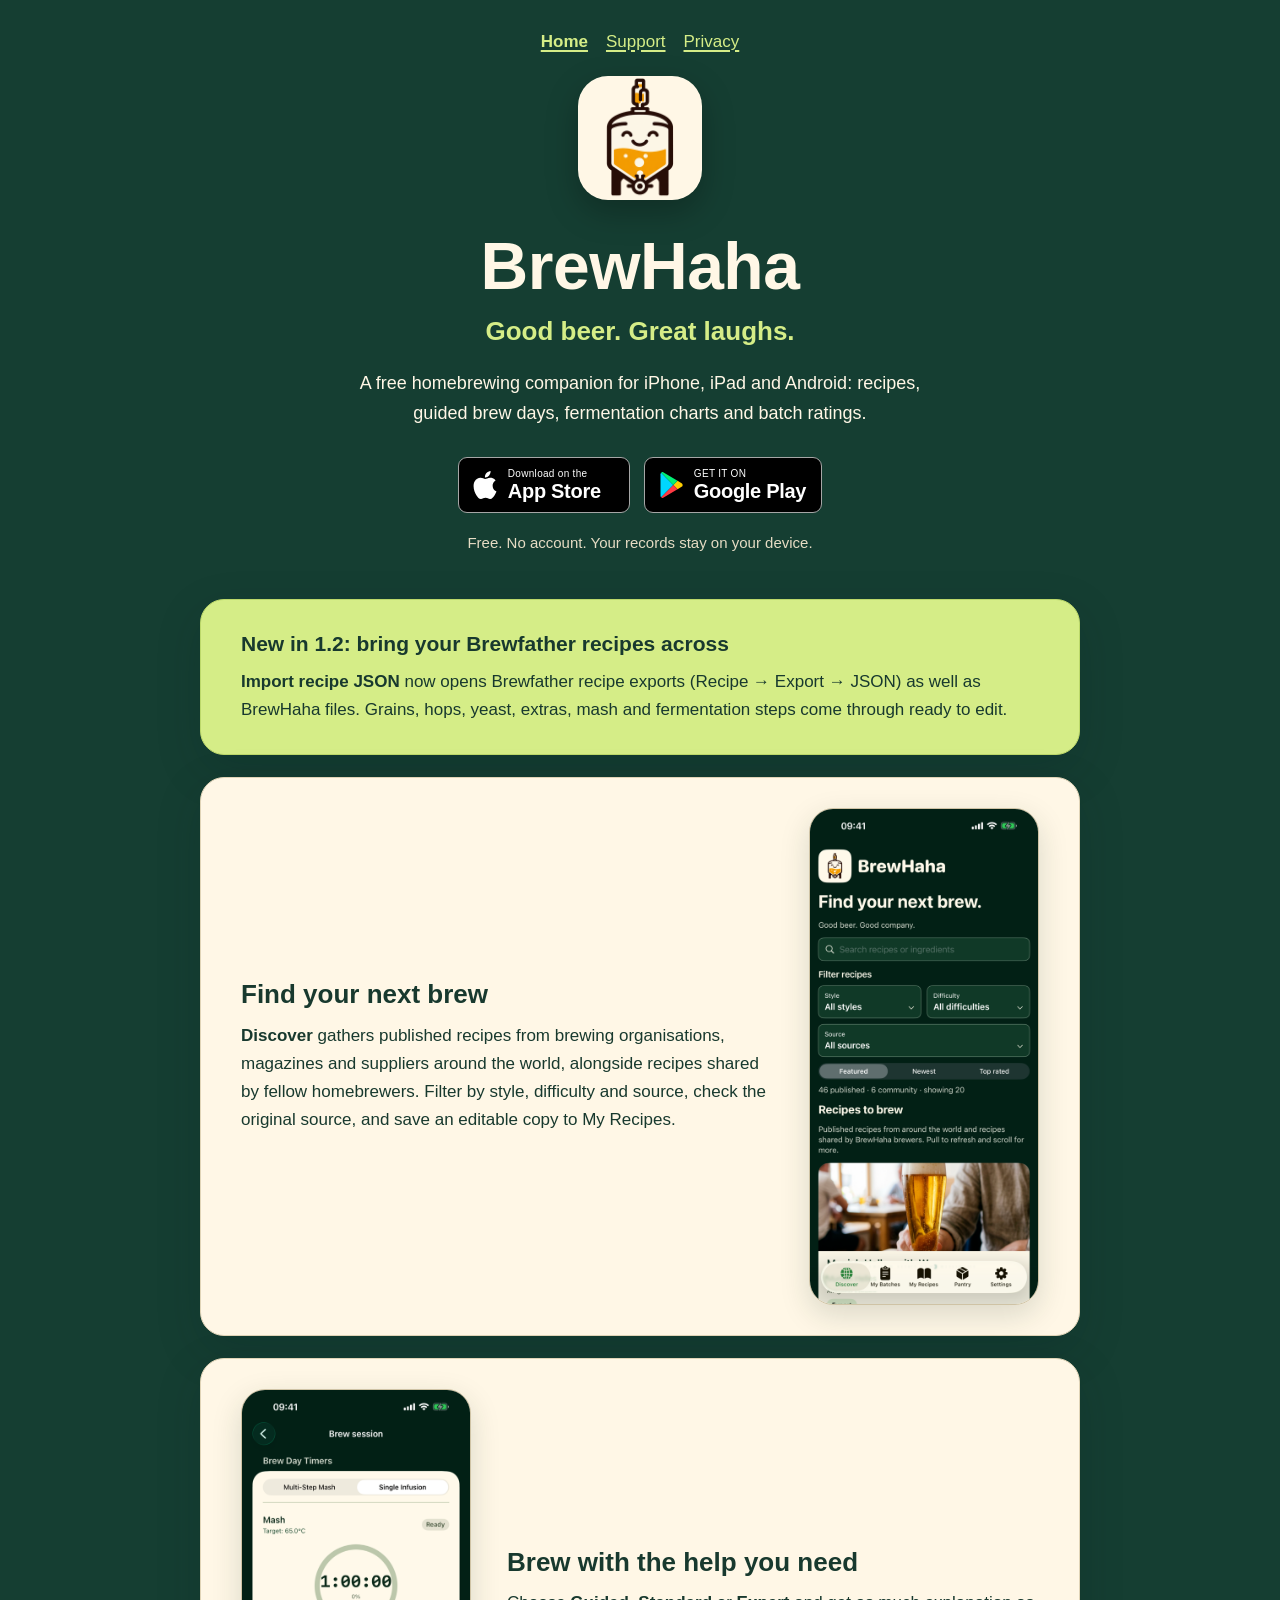
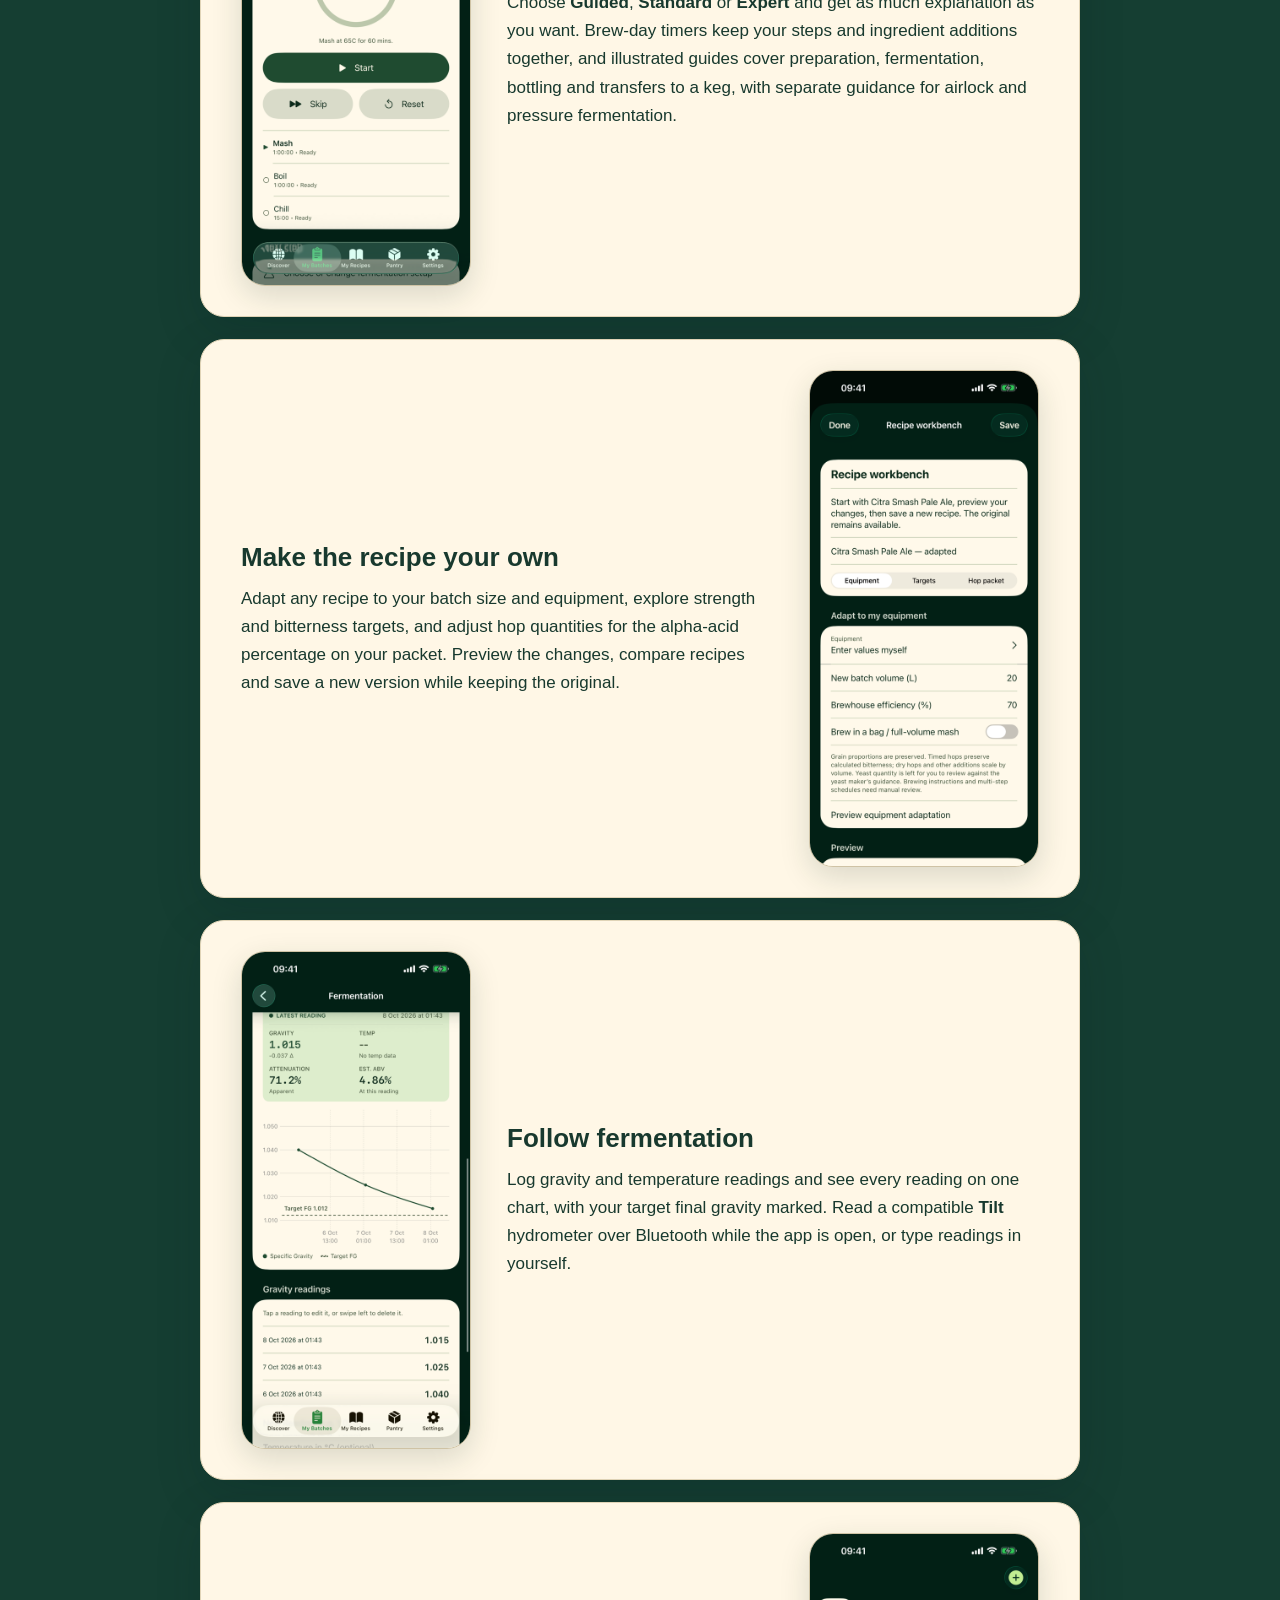
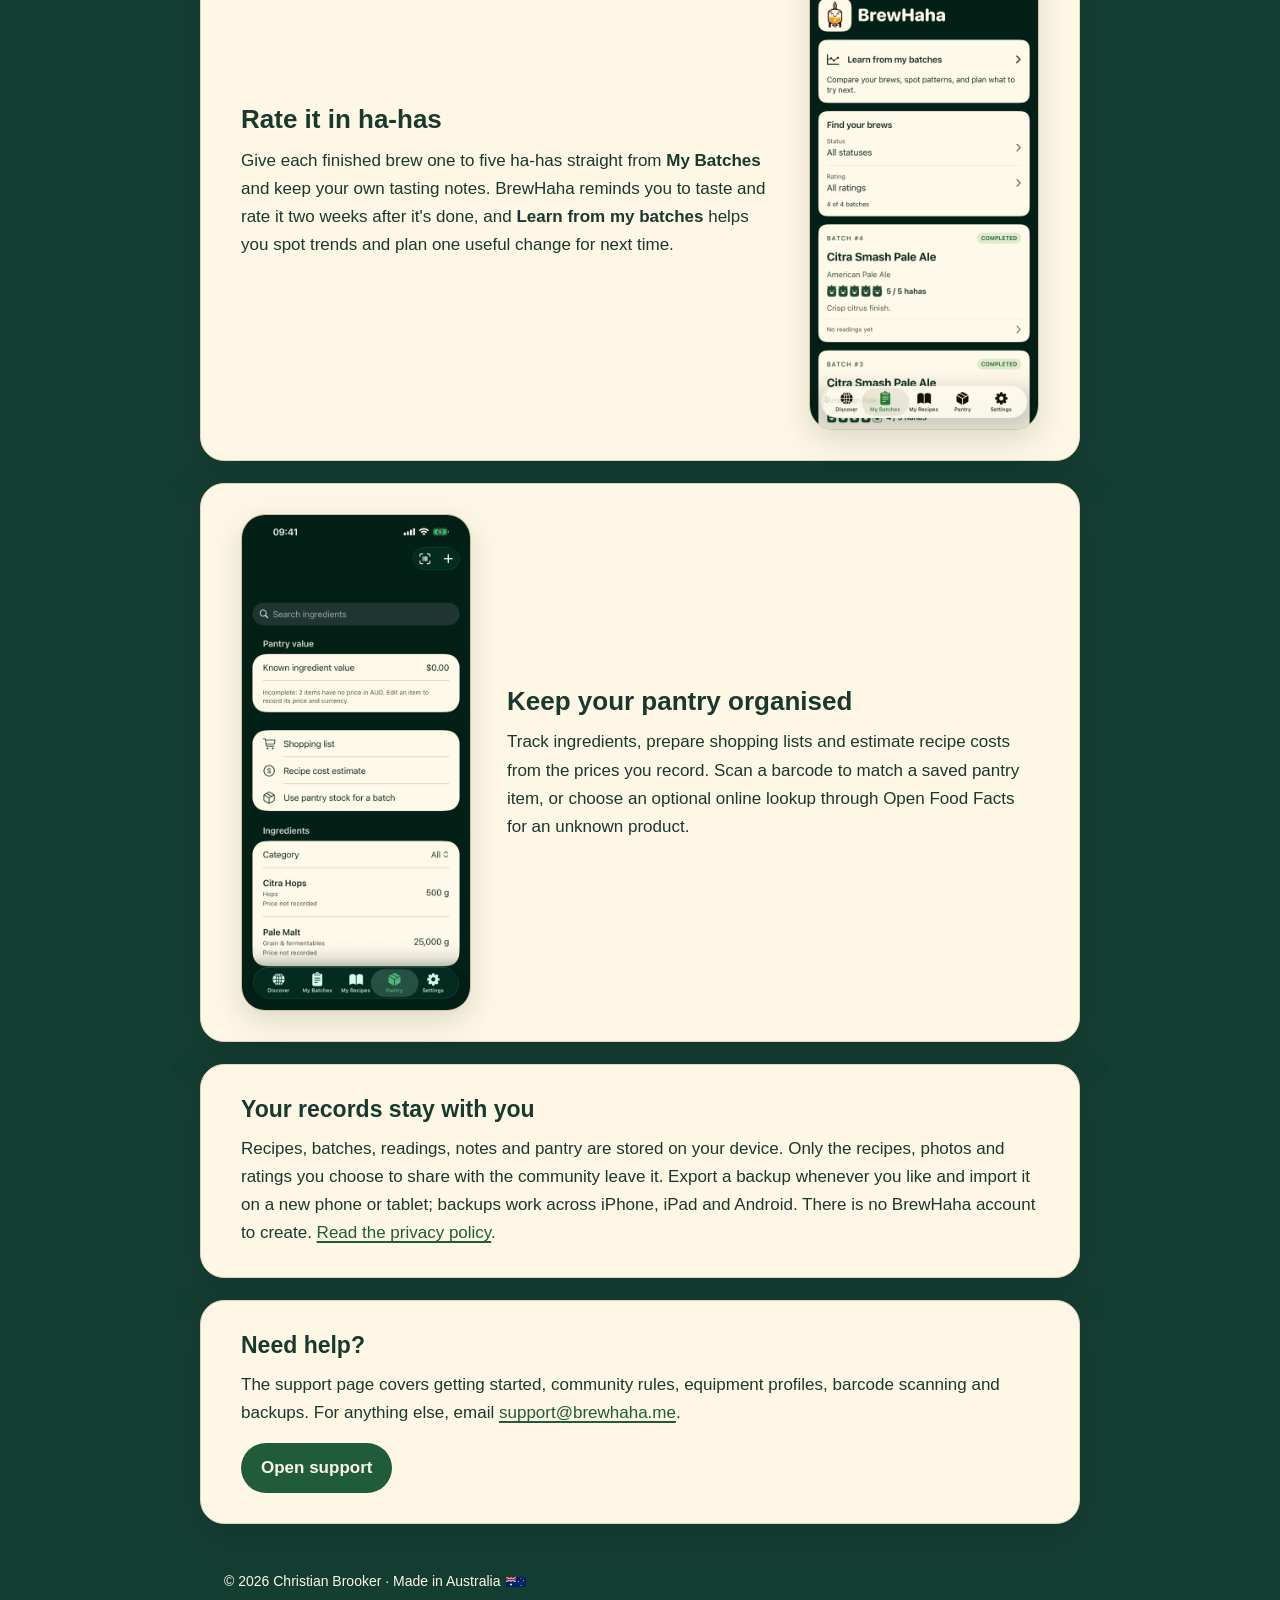
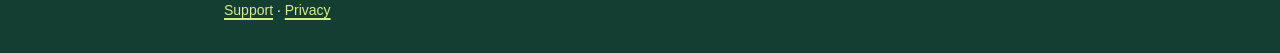
==== commit 99c2434c: "Landing page at the root; support moves to /support/ Home now sells the app: hero with App Store and" ====
--- a/index.html
+++ b/index.html
@@ -1,25 +1,97 @@
 <!doctype html>
-<html lang="en"><head><meta charset="utf-8"><meta name="viewport" content="width=device-width, initial-scale=1"><title>Support · BrewHaha</title><meta name="description" content="Support for BrewHaha, the free homebrewing companion for iPhone, iPad and Android."><link rel="stylesheet" href="assets/site.css"></head>
-<body><a class="skip" href="#main">Skip to content</a><header><a class="brand" href="./"><img src="assets/logo.png" alt="" width="64" height="64"><span>BrewHaha<small>Good beer. Great laughs.</small></span></a><nav aria-label="Main"><a href="./">Support</a><a href="privacy/">Privacy</a></nav></header><main id="main"><h1>BrewHaha support</h1>
-<p>Good beer. Great laughs. Practical help for your next brew on iPhone, iPad and Android.</p>
-<h2>Getting started</h2>
-<p>Open <strong>Settings → Preferences</strong> and choose <strong>Guided</strong> for explanations of each brewing step. <strong>Standard</strong> offers brief reminders; <strong>Expert</strong> keeps explanations minimal. The brewing tools are the same in every mode.</p>
-<p>Save a recipe from <strong>Discover</strong>, or create one in <strong>My Recipes</strong>. Review its ingredients, source instructions and brewing method before starting a batch. <strong>My Batches</strong> keeps brew sessions, fermentation readings and your finished beer&#x27;s ha-ha rating together.</p>
-<h2>Community recipes</h2>
-<p><strong>Discover</strong> lists published recipes and recipes other brewers have shared together. Use the <strong>Source</strong> filter to see just one kind, and sort by Featured, Newest or Top rated. Save or brew any of them.</p>
-<p>When a batch is completed, rate it from <strong>My Batches</strong>: completed batches show their ha-ha rating, or a <strong>Rate it</strong> button. BrewHaha also reminds you to taste and rate your brew two weeks after you complete it (turn this off in <strong>Settings</strong>). If the recipe came from Discover, you can share your rating with the community.</p>
-<p>To share your own recipe, open it in <strong>My Recipes</strong> and tap <strong>Share to community</strong>. You can add a photo of your brew: take or choose one on the batch, then pick it when you share. Photos are public, so leave out people&#x27;s faces and personal details. Links aren&#x27;t allowed in community recipes; if your recipe came from a published source, tap <strong>Remove links</strong> in the share sheet. Manage what you shared, blocked authors and your display name in <strong>Settings → Community</strong>.</p>
-<h3>Community rules</h3>
-<p>Share only recipes you created or have the right to share. Community recipes are for brewing beer, cider, mead or ginger beer: no distilling and nothing illegal. There is zero tolerance for objectionable content, including offensive, hateful, sexual or threatening material, harassment and spam. Photos must show your brew. Report anything that breaks these rules from the recipe&#x27;s menu, including a photo; a reported photo is hidden straight away until it&#x27;s reviewed. Authors who break the rules can be blocked from sharing. When you share a recipe, you give other BrewHaha users permission to view, save, adapt and brew it. The developer may hide or remove any community recipe. Community recipes come from other brewers and are not checked by BrewHaha; review them before brewing.</p>
-<h2>Equipment profiles</h2>
-<p>Open <strong>Settings → Equipment profiles</strong> and create a profile. Choose your brewing method, then select generic equipment types and describe their shape, material and fitted features. Enter your actual vessel capacities in the profile. Review the starting estimates against your equipment manual and your own measurements. Fermenter capacity is its vessel size, while suggested batch volume leaves space for foam. Ordinary airlock and pressure fermentation have separate guidance.</p>
-<h2>Barcode scanning</h2>
-<p>Allow camera access when scanning an ingredient. Saved pantry barcodes match locally. Choose <strong>Look up product online</strong> to search Open Food Facts; not all brewing ingredients are in that community database. Review the result before saving, or enter an unknown product manually. Check the camera permission in your device&#x27;s settings if the scanner is unavailable.</p>
-<h2>Backups</h2>
-<p>Use <strong>Settings → Backup and restore → Export backup</strong> to save a copy of your records. Keep an export before changing devices or deleting the app. Import adds new records and preserves existing matching recipes. Exported backups may contain your notes; keep them private.</p>
-<h2>Cost and accounts</h2>
-<p>All current BrewHaha brewing tools are free. No BrewHaha account or subscription is required, including for community recipes.</p>
-<h2>Contact support</h2>
-<p>Email <a href="mailto:support@brewhaha.me">support@brewhaha.me</a> with a question or a problem. Please don&#x27;t send backup files unless asked.</p>
-<p>Include your app version from Settings, your device model, its iOS or Android version, the steps that caused the problem and what you expected to happen. Screenshots can help; remove private information first.</p>
-<p><a href="privacy/">Read the BrewHaha privacy policy</a>.</p></main><footer>© 2026 Christian Brooker · Made in Australia <img class="flag" src="assets/flag-au.svg" alt="Australian flag" width="20" height="10"></footer></body></html>+<html lang="en"><head><meta charset="utf-8"><meta name="viewport" content="width=device-width, initial-scale=1">
+<title>BrewHaha – free homebrewing companion for iPhone, iPad and Android</title>
+<meta name="description" content="BrewHaha is a free homebrewing companion for iPhone, iPad and Android: published and community recipes, guided brew days with timers, fermentation charts, batch ratings in ha-has and a pantry with shopping lists. No account; your records stay on your device.">
+<link rel="canonical" href="https://brewhaha.me/">
+<meta name="theme-color" content="#153e32">
+<meta property="og:type" content="website">
+<meta property="og:site_name" content="BrewHaha">
+<meta property="og:url" content="https://brewhaha.me/">
+<meta property="og:title" content="BrewHaha – free homebrewing companion for iPhone, iPad and Android">
+<meta property="og:description" content="Recipes, guided brew days, fermentation charts and batch ratings. Free, no account, and your records stay on your device.">
+<meta property="og:image" content="https://brewhaha.me/assets/logo.png">
+<meta property="og:image:width" content="512">
+<meta property="og:image:height" content="512">
+<meta property="og:image:alt" content="BrewHaha app icon: a smiling beer mug">
+<meta name="twitter:card" content="summary">
+<link rel="icon" href="assets/logo.png" type="image/png">
+<link rel="apple-touch-icon" href="assets/logo.png">
+<link rel="stylesheet" href="assets/site.css">
+<script type="application/ld+json">
+{"@context":"https://schema.org","@type":"MobileApplication","name":"BrewHaha","url":"https://brewhaha.me/","image":"https://brewhaha.me/assets/logo.png","description":"Free homebrewing companion for iPhone, iPad and Android: recipes, guided brew days, fermentation charts and batch ratings.","operatingSystem":"iOS, Android","applicationCategory":"LifestyleApplication","offers":{"@type":"Offer","price":"0","priceCurrency":"AUD"},"author":{"@type":"Person","name":"Christian Brooker"},"installUrl":["https://apps.apple.com/app/id6818926786","https://play.google.com/store/apps/details?id=com.cbrooker.brewhaha"]}
+</script>
+</head>
+<body><a class="skip" href="#main">Skip to content</a>
+<header class="top"><nav aria-label="Main"><a href="./" aria-current="page">Home</a><a href="support/">Support</a><a href="privacy/">Privacy</a></nav></header>
+<main id="main" class="home">
+
+<section class="hero" aria-labelledby="name">
+<img src="assets/logo.png" alt="" width="124" height="124">
+<h1 id="name">BrewHaha</h1>
+<p class="tag">Good beer. Great laughs.</p>
+<p class="lead">A free homebrewing companion for iPhone, iPad and Android: recipes, guided brew days, fermentation charts and batch ratings.</p>
+<!-- Store buttons are built in HTML/CSS. Apple's and Google's official badge artwork can be dropped in here later (replace each <a class="badge"> with the official image inside the same link). -->
+<p class="stores">
+<a class="badge" href="https://apps.apple.com/app/id6818926786"><svg viewBox="0 0 24 24" aria-hidden="true" fill="#fff"><path d="M12.152 6.896c-.948 0-2.415-1.078-3.96-1.04-2.04.027-3.91 1.183-4.961 3.014-2.117 3.675-.546 9.103 1.519 12.09 1.013 1.454 2.208 3.09 3.792 3.039 1.52-.065 2.09-.987 3.935-.987 1.831 0 2.35.987 3.96.948 1.637-.026 2.676-1.48 3.676-2.948 1.156-1.688 1.636-3.325 1.662-3.415-.039-.013-3.182-1.221-3.22-4.857-.026-3.04 2.48-4.494 2.597-4.559-1.429-2.09-3.623-2.324-4.39-2.376-2-.156-3.675 1.09-4.61 1.09zM15.53 3.83c.843-1.012 1.4-2.427 1.245-3.83-1.207.052-2.662.805-3.532 1.818-.78.896-1.454 2.338-1.273 3.714 1.338.104 2.715-.688 3.559-1.701"/></svg><span><small>Download on the</small><b>App Store</b></span></a>
+<a class="badge" href="https://play.google.com/store/apps/details?id=com.cbrooker.brewhaha"><svg viewBox="0 0 24 24" aria-hidden="true"><path fill="#00d7fe" d="M3.6 1.4 14 12 3.6 22.6c-.4-.3-.6-.8-.6-1.4V2.8c0-.6.2-1.1.6-1.4z"/><path fill="#ffce00" d="m17.6 8.4 3.5 2c1.2.7 1.2 2.5 0 3.2l-3.5 2L14 12z"/><path fill="#ff3a44" d="M3.6 22.6 14 12l3.6 3.6L5.3 22.9c-.6.3-1.2.2-1.7-.3z"/><path fill="#00f076" d="M3.6 1.4c.5-.5 1.1-.6 1.7-.3l12.3 7.3L14 12z"/></svg><span><small>GET IT ON</small><b>Google Play</b></span></a>
+</p>
+<p class="fine">Free. No account. Your records stay on your device.</p>
+</section>
+
+<section class="card callout" aria-labelledby="new">
+<h2 id="new">New in 1.2: bring your Brewfather recipes across</h2>
+<p><strong>Import recipe JSON</strong> now opens Brewfather recipe exports (Recipe → Export → JSON) as well as BrewHaha files. Grains, hops, yeast, extras, mash and fermentation steps come through ready to edit.</p>
+</section>
+
+<div class="features">
+<article class="card feature">
+<div><h2>Find your next brew</h2>
+<p><strong>Discover</strong> gathers published recipes from brewing organisations, magazines and suppliers around the world, alongside recipes shared by fellow homebrewers. Filter by style, difficulty and source, check the original source, and save an editable copy to My Recipes.</p></div>
+<img class="shot" src="assets/screens/discover.png" alt="BrewHaha's Discover screen: style, difficulty and source filters above a list of recipes to brew." width="540" height="1173" loading="lazy">
+</article>
+
+<article class="card feature">
+<div><h2>Brew with the help you need</h2>
+<p>Choose <strong>Guided</strong>, <strong>Standard</strong> or <strong>Expert</strong> and get as much explanation as you want. Brew-day timers keep your steps and ingredient additions together, and illustrated guides cover preparation, fermentation, bottling and transfers to a keg, with separate guidance for airlock and pressure fermentation.</p></div>
+<img class="shot" src="assets/screens/brew-day.png" alt="A brew session in BrewHaha with a one-hour mash timer, Start, Skip and Reset buttons, and the boil and chill steps queued below." width="540" height="1173" loading="lazy">
+</article>
+
+<article class="card feature">
+<div><h2>Make the recipe your own</h2>
+<p>Adapt any recipe to your batch size and equipment, explore strength and bitterness targets, and adjust hop quantities for the alpha-acid percentage on your packet. Preview the changes, compare recipes and save a new version while keeping the original.</p></div>
+<img class="shot" src="assets/screens/workbench.png" alt="BrewHaha's Recipe workbench adapting Citra Smash Pale Ale to a 20-litre batch, with Equipment, Targets and Hop packet tabs." width="540" height="1173" loading="lazy">
+</article>
+
+<article class="card feature">
+<div><h2>Follow fermentation</h2>
+<p>Log gravity and temperature readings and see every reading on one chart, with your target final gravity marked. Read a compatible <strong>Tilt</strong> hydrometer over Bluetooth while the app is open, or type readings in yourself.</p></div>
+<img class="shot" src="assets/screens/fermentation.png" alt="BrewHaha's Fermentation screen: latest gravity 1.015 with attenuation and estimated ABV, above a chart of readings falling towards the target." width="540" height="1173" loading="lazy">
+</article>
+
+<article class="card feature">
+<div><h2>Rate it in ha-has</h2>
+<p>Give each finished brew one to five ha-has straight from <strong>My Batches</strong> and keep your own tasting notes. BrewHaha reminds you to taste and rate it two weeks after it's done, and <strong>Learn from my batches</strong> helps you spot trends and plan one useful change for next time.</p></div>
+<img class="shot" src="assets/screens/ratings.png" alt="My Batches in BrewHaha with a completed Citra Smash Pale Ale rated five out of five ha-has and the note “Crisp citrus finish”." width="540" height="1173" loading="lazy">
+</article>
+
+<article class="card feature">
+<div><h2>Keep your pantry organised</h2>
+<p>Track ingredients, prepare shopping lists and estimate recipe costs from the prices you record. Scan a barcode to match a saved pantry item, or choose an optional online lookup through Open Food Facts for an unknown product.</p></div>
+<img class="shot" src="assets/screens/pantry.png" alt="BrewHaha's Pantry screen with pantry value, shopping list, recipe cost estimate and stock levels for Citra hops and pale malt." width="540" height="1173" loading="lazy">
+</article>
+</div>
+
+<section class="card" aria-labelledby="records">
+<h2 id="records">Your records stay with you</h2>
+<p>Recipes, batches, readings, notes and pantry are stored on your device. Only the recipes, photos and ratings you choose to share with the community leave it. Export a backup whenever you like and import it on a new phone or tablet; backups work across iPhone, iPad and Android. There is no BrewHaha account to create. <a href="privacy/">Read the privacy policy</a>.</p>
+</section>
+
+<section class="card" aria-labelledby="help">
+<h2 id="help">Need help?</h2>
+<p>The support page covers getting started, community rules, equipment profiles, barcode scanning and backups. For anything else, email <a href="mailto:support@brewhaha.me">support@brewhaha.me</a>.</p>
+<p><a class="cta" href="support/">Open support</a></p>
+</section>
+
+</main>
+<footer><p>© 2026 Christian Brooker · Made in Australia <img class="flag" src="assets/flag-au.svg" alt="Australian flag" width="20" height="10"></p><p><a href="support/">Support</a> · <a href="privacy/">Privacy</a></p></footer>
+</body></html>
--- a/assets/site.css
+++ b/assets/site.css
@@ -1 +1,4 @@
-*{box-sizing:border-box}html{color-scheme:light}body{margin:0;background:#153e32;color:#18392e;font:17px/1.65 -apple-system,BlinkMacSystemFont,"Segoe UI",sans-serif}header,main,footer{max-width:880px;margin:auto}header{display:flex;align-items:center;justify-content:space-between;gap:24px;padding:28px 24px;color:#fff7e6}.brand{display:flex;align-items:center;gap:14px;color:inherit;text-decoration:none;font-size:26px;font-weight:800}.brand img{border-radius:18px;background:#fff7e6;object-fit:contain}.brand small{display:block;font-size:13px;font-weight:500}.brand span{line-height:1.35}nav{display:flex;gap:18px}nav a,footer a{color:#d5ed87}main{background:#fff7e6;border:1px solid #e0d4b7;border-radius:24px;padding:36px 44px;box-shadow:0 15px 45px #071d242b}h1{font-size:clamp(30px,5vw,42px);line-height:1.2;margin:0 0 20px}h2{font-size:23px;line-height:1.3;margin:32px 0 10px}p{margin:0 0 16px}a{color:#205c39;text-decoration-thickness:1.5px;text-underline-offset:3px}a:hover{color:#416323}a:focus-visible{outline:3px solid #c3dd60;outline-offset:4px}footer{padding:24px;color:#fff7e6;font-size:14px}footer .flag{vertical-align:-1px;margin-left:2px;border-radius:1px}.skip{position:absolute;left:20px;top:-90px;background:#fff7e6;padding:8px}.skip:focus{top:8px}@media(max-width:600px){header{padding:20px 18px;flex-wrap:wrap;gap:16px}main{border-radius:18px;margin:0 12px;padding:26px 22px}footer{padding:22px}.brand{font-size:24px}nav{font-size:16px}}+*{box-sizing:border-box}html{color-scheme:light}body{margin:0;background:#153e32;color:#18392e;font:17px/1.65 -apple-system,BlinkMacSystemFont,"Segoe UI",sans-serif}header,main,footer{max-width:880px;margin:auto}header{display:flex;align-items:center;justify-content:space-between;gap:24px;padding:28px 24px;color:#fff7e6}.brand{display:flex;align-items:center;gap:14px;color:inherit;text-decoration:none;font-size:26px;font-weight:800}.brand img{border-radius:18px;background:#fff7e6;object-fit:contain}.brand small{display:block;font-size:13px;font-weight:500}.brand span{line-height:1.35}nav{display:flex;gap:18px}nav a,footer a{color:#d5ed87}nav a[aria-current]{font-weight:700}main{background:#fff7e6;border:1px solid #e0d4b7;border-radius:24px;padding:36px 44px;box-shadow:0 15px 45px #071d242b}h1{font-size:clamp(30px,5vw,42px);line-height:1.2;margin:0 0 20px}h2{font-size:23px;line-height:1.3;margin:32px 0 10px}p{margin:0 0 16px}a{color:#205c39;text-decoration-thickness:1.5px;text-underline-offset:3px}a:hover{color:#416323}a:focus-visible{outline:3px solid #c3dd60;outline-offset:4px}footer{padding:24px;color:#fff7e6;font-size:14px}footer p{margin:0 0 6px}footer .flag{vertical-align:-1px;margin-left:2px;border-radius:1px}.skip{position:absolute;left:20px;top:-90px;background:#fff7e6;padding:8px}.skip:focus{top:8px}
+/* Landing page */
+.top{justify-content:center;padding-bottom:8px}.home{background:none;border:0;border-radius:0;padding:0;box-shadow:none;color:#fff7e6}.hero{text-align:center;padding:12px 24px 44px}.hero img{width:124px;height:124px;border-radius:30px;background:#fff7e6;object-fit:contain;box-shadow:0 12px 32px #00000040}.hero h1{font-size:clamp(42px,9vw,66px);margin:18px 0 0;letter-spacing:-.5px}.tag{color:#d5ed87;font-size:clamp(20px,4vw,26px);font-weight:700;margin:4px 0 16px}.lead{max-width:580px;margin:0 auto 28px;font-size:18px}.stores{display:flex;justify-content:center;gap:14px;flex-wrap:wrap;margin:0 0 18px}.badge{display:inline-flex;align-items:center;gap:9px;height:56px;min-width:172px;padding:0 15px 0 12px;background:#000;color:#fff;border:1px solid #a6a6a6;border-radius:9px;text-decoration:none;text-align:left;line-height:1.1}.badge:hover{color:#fff;background:#1a1a1a}.badge svg{width:28px;height:28px;flex:none}.badge small{display:block;font-size:10px;letter-spacing:.3px}.badge b{display:block;font-size:20px;font-weight:600;letter-spacing:-.3px;margin-top:1px;white-space:nowrap}.fine{font-size:15px;color:#e6dcc4;margin:0}.card{background:#fff7e6;color:#18392e;border:1px solid #e0d4b7;border-radius:24px;padding:30px 40px;box-shadow:0 15px 45px #071d242b;margin:0 0 22px}.card h2{margin-top:0}.card p:last-child{margin-bottom:0}.callout{background:#d5ed87;border-color:#bcd86a}.callout h2{font-size:21px}.feature{display:grid;grid-template-columns:minmax(0,1fr) 230px;gap:14px 36px;align-items:center}.feature:nth-of-type(even){grid-template-columns:230px minmax(0,1fr)}.feature:nth-of-type(even) .shot{order:-1}.feature h2{font-size:26px}.shot{width:100%;height:auto;display:block;border-radius:24px;border:1px solid #cfc3a5;box-shadow:0 10px 30px #0f2d2426}.cta{display:inline-block;background:#205c39;color:#fff7e6;padding:11px 20px;border-radius:999px;text-decoration:none;font-weight:700}.cta:hover{background:#2b7249;color:#fff7e6}
+@media(max-width:600px){header{padding:20px 18px;flex-wrap:wrap;gap:16px}main{border-radius:18px;margin:0 12px;padding:26px 22px}footer{padding:22px}.brand{font-size:24px}nav{font-size:16px}.home{margin:0}.hero{padding:4px 18px 36px}.card{border-radius:18px;margin:0 12px 16px;padding:24px 20px}.feature,.feature:nth-of-type(even){grid-template-columns:1fr}.feature .shot,.feature:nth-of-type(even) .shot{order:1;max-width:250px;margin:6px auto 0}.badge{min-width:0;flex:1 1 150px;padding:0 10px;gap:8px}.badge b{font-size:17px}}
